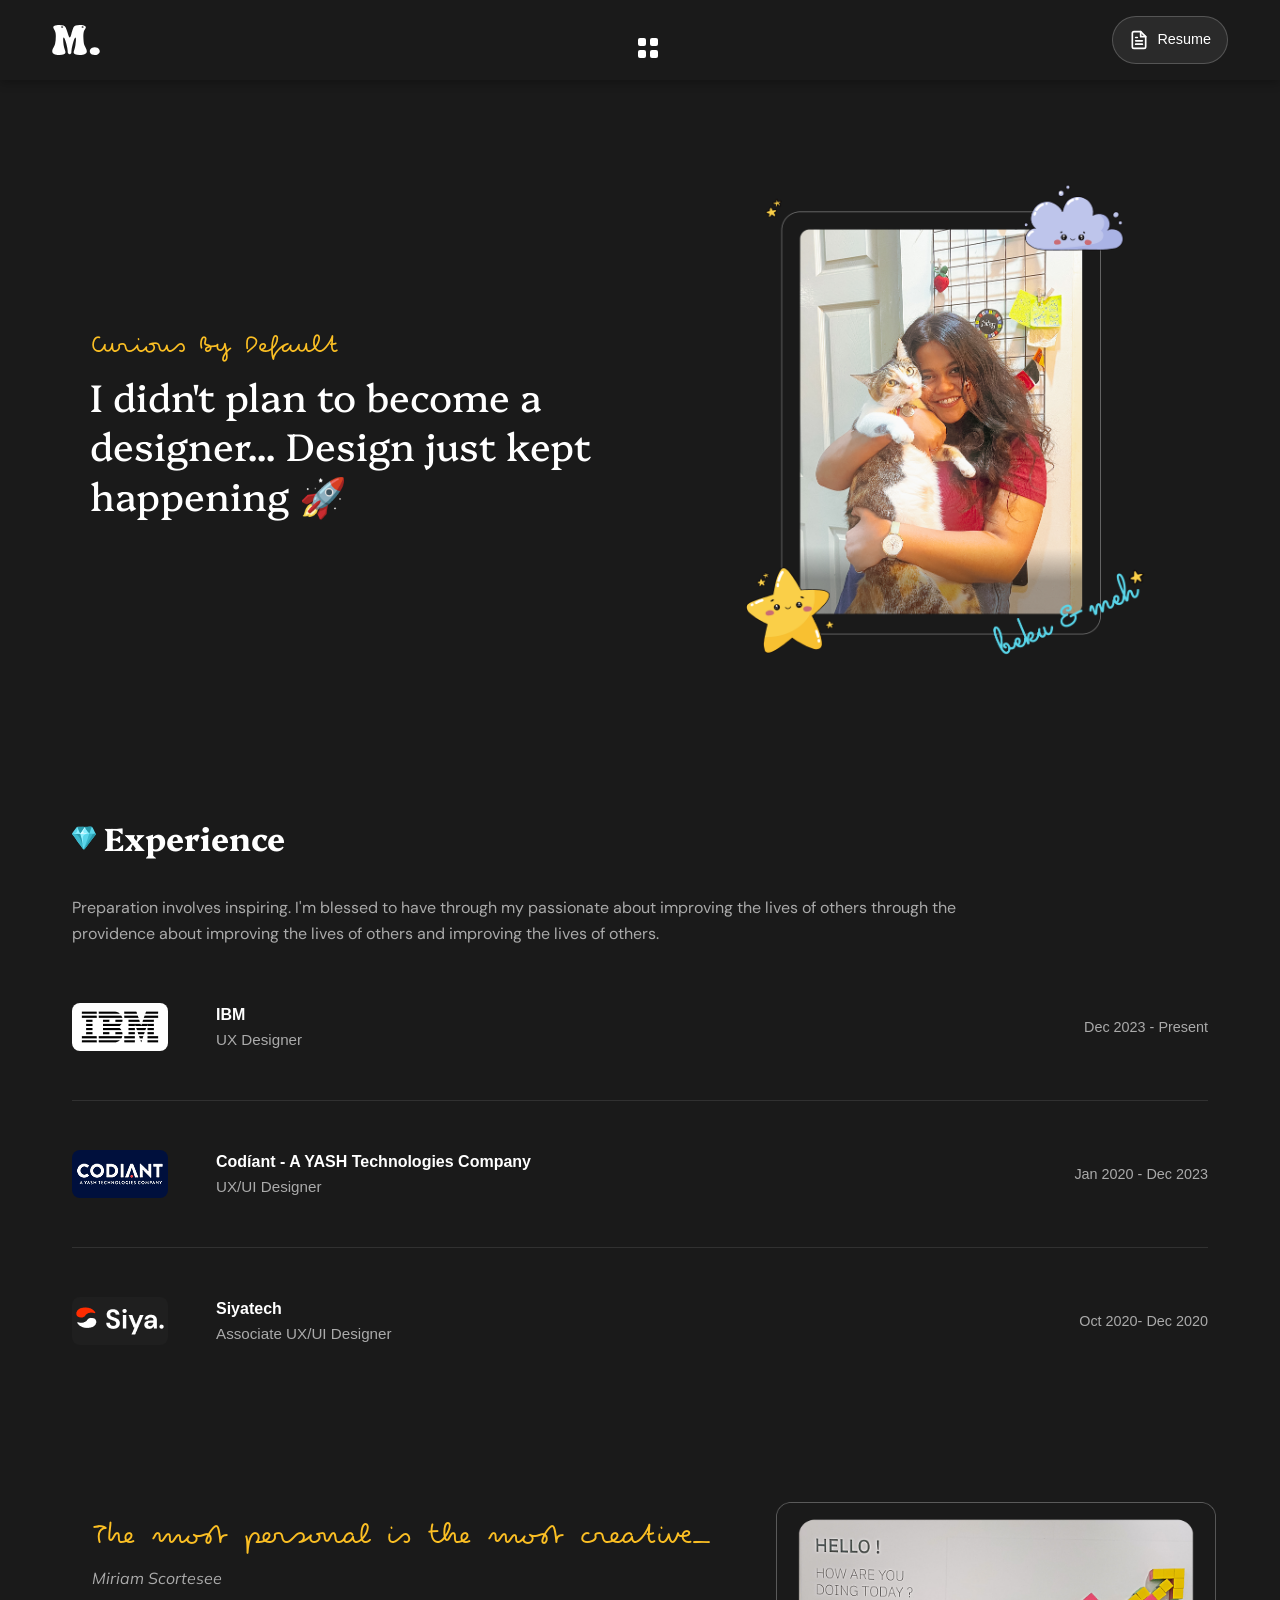
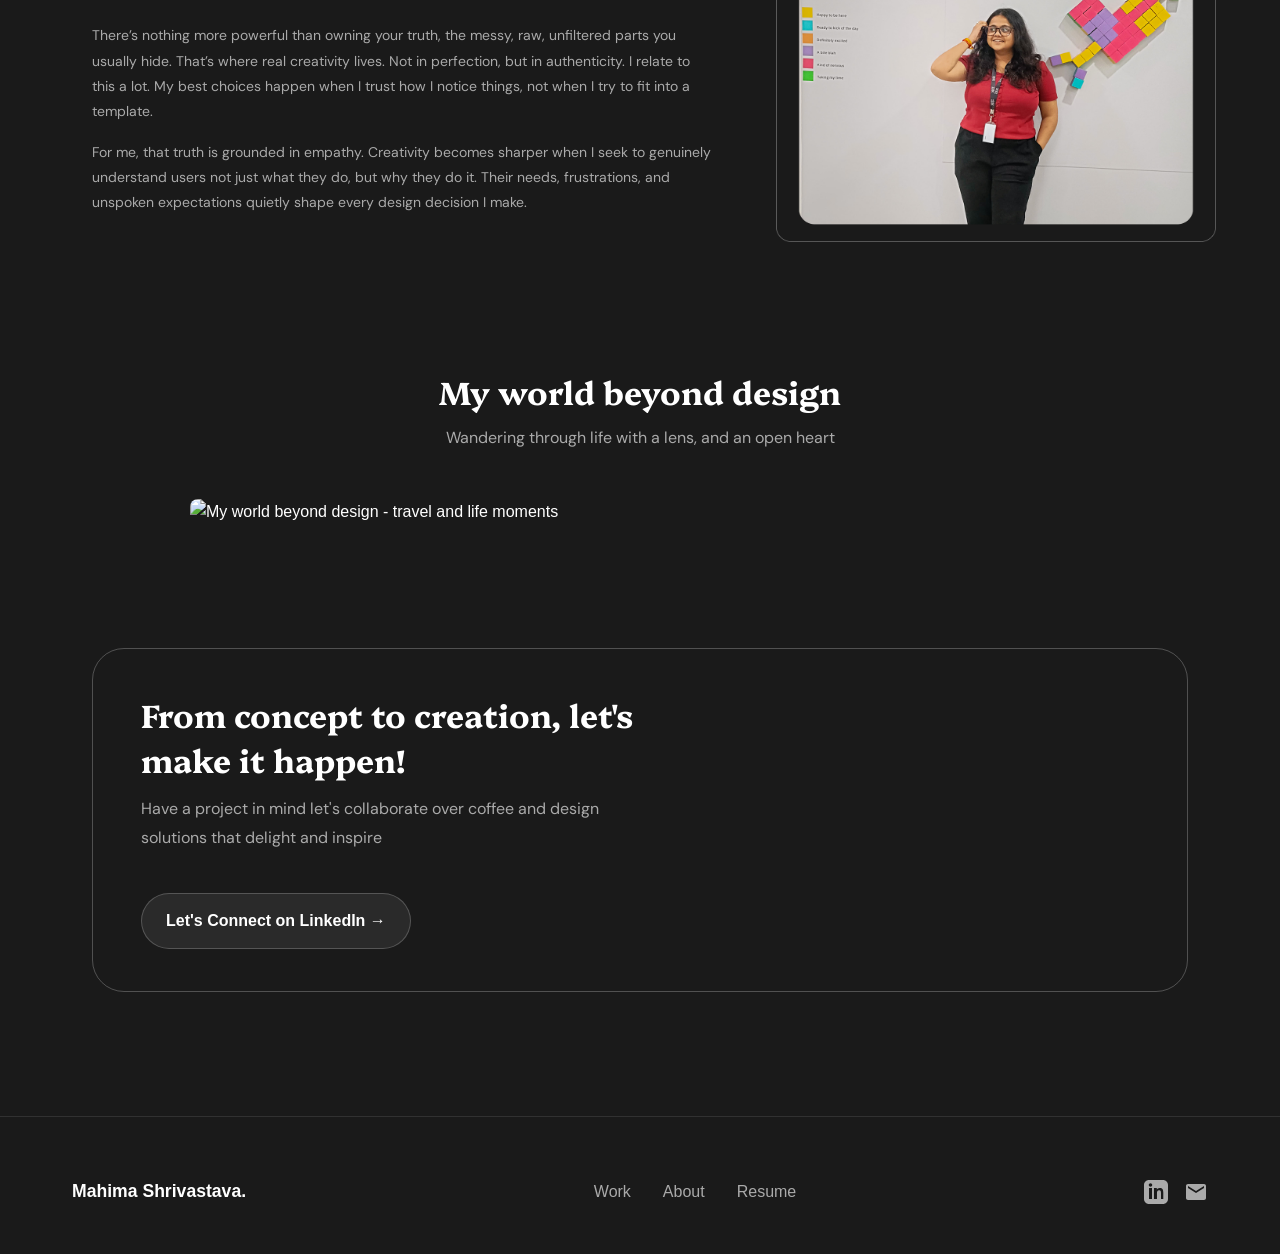
==== about.html @ 38858ecc "Portfolio: home, work, about, case studies, password-protected iNI Co-authored-by: Cursor <cursorage" ====
<!DOCTYPE html>
<html lang="en">
<head>
    <meta charset="UTF-8">
    <meta name="viewport" content="width=device-width, initial-scale=1.0">
    <meta name="description" content="About Mahima Shrivastava - UX Designer. Curious by default.">
    <title>About - Mahima Shrivastava</title>
    <link rel="preconnect" href="https://fonts.googleapis.com">
    <link rel="preconnect" href="https://fonts.gstatic.com" crossorigin>
    <link href="https://fonts.googleapis.com/css2?family=DM+Sans:ital,opsz,wght@0,9..40,100..1000;1,9..40,100..1000&family=Platypi:ital,wght@0,300..800;1,300..800&display=swap" rel="stylesheet">
    <link rel="stylesheet" href="styles.css">
    <script src="https://unpkg.com/@lottiefiles/dotlottie-wc@0.8.11/dist/dotlottie-wc.js" type="module"></script>
</head>
<body class="page-about">
    <!-- Header Navigation (same as index) -->
    <header class="header">
        <div class="container">
            <div class="header-content">
                <a href="index.html" class="logo">
                    <img src="assets/logo.svg" alt="Mahima Shrivastava" class="logo-img">
                </a>
                <button class="grid-icon" aria-label="Menu">
                    <span></span>
                    <span></span>
                    <span></span>
                    <span></span>
                </button>
                <a href="index.html#resume" class="chat-btn">
                    <span class="resume-icon" aria-hidden="true">
                        <svg width="20" height="20" viewBox="0 0 24 24" fill="none" stroke="currentColor" stroke-width="2" stroke-linecap="round" stroke-linejoin="round"><path d="M14 2H6a2 2 0 0 0-2 2v16a2 2 0 0 0 2 2h12a2 2 0 0 0 2-2V8z"/><polyline points="14 2 14 8 20 8"/><line x1="16" y1="13" x2="8" y2="13"/><line x1="16" y1="17" x2="8" y2="17"/><polyline points="10 9 9 9 8 9"/></svg>
                    </span>
                    Resume
                </a>
            </div>
        </div>
    </header>

    <!-- Navigation overlay (opens on grid icon click) -->
    <nav class="nav-overlay" id="nav-overlay" aria-hidden="true">
        <button class="nav-overlay-close" id="nav-overlay-close" aria-label="Close menu" type="button">
            <span class="nav-overlay-close-icon" aria-hidden="true">×</span>
        </button>
        <div class="nav-overlay-inner">
            <a href="index.html" class="nav-overlay-link">Home</a>
            <a href="work.html" class="nav-overlay-link">Work</a>
            <a href="about.html" class="nav-overlay-link">About</a>
            <a href="index.html#resume" class="nav-overlay-link">Resume</a>
        </div>
    </nav>

    <!-- Hero / Introduction -->
    <section class="about-hero">
        <div class="container">
            <div class="about-hero__grid">
                <div class="about-hero__text">
                    <p class="about-hero__eyebrow">Curious By Default</p>
                    <h1 class="about-hero__title">I didn't plan to become a designer... Design just kept happening 🚀</h1>
                </div>
                <div class="about-hero__media">
                    <div class="about-hero__frame">
                        <img src="assets/about-hero.png" alt="Mahima with her cat" class="about-hero__img">
                    </div>
                </div>
            </div>
        </div>
    </section>

    <!-- Experience -->
    <section class="about-experience">
        <div class="container">
            <h2 class="about-section-title">
                <img src="assets/icon-blue.svg" alt="" class="about-section-title__icon" aria-hidden="true">
                Experience
            </h2>
            <p class="about-experience__intro">Preparation involves inspiring. I'm blessed to have through my passionate about improving the lives of others through the providence about improving the lives of others and improving the lives of others.</p>
            <ul class="about-experience-list">
                <li class="about-experience-item">
                    <div class="about-experience-item__logo">
                        <img src="assets/ibm-logo.png" alt="IBM" class="about-experience-item__logo-img">
                    </div>
                    <div class="about-experience-item__info">
                        <span class="about-experience-item__company">IBM</span>
                        <span class="about-experience-item__role">UX Designer</span>
                    </div>
                    <span class="about-experience-item__dates">Dec 2023 - Present</span>
                </li>
                <li class="about-experience-item">
                    <div class="about-experience-item__logo">
                        <img src="assets/codiant-logo.png" alt="Codíant" class="about-experience-item__logo-img">
                    </div>
                    <div class="about-experience-item__info">
                        <span class="about-experience-item__company">Codíant - A YASH Technologies Company</span>
                        <span class="about-experience-item__role">UX/UI Designer</span>
                    </div>
                    <span class="about-experience-item__dates">Jan 2020 - Dec 2023</span>
                </li>
                <li class="about-experience-item">
                    <div class="about-experience-item__logo">
                        <img src="assets/siya-logo.png" alt="Siya." class="about-experience-item__logo-img">
                    </div>
                    <div class="about-experience-item__info">
                        <span class="about-experience-item__company">Siyatech</span>
                        <span class="about-experience-item__role">Associate UX/UI Designer</span>
                    </div>
                    <span class="about-experience-item__dates">Oct 2020- Dec 2020</span>
                </li>
            </ul>
        </div>
    </section>

    <!-- Quote section -->
    <section class="about-quote">
        <div class="container">
            <div class="about-quote__grid">
                <div class="about-quote__text">
                    <p class="about-quote__line">The most personal is the most creative_ </p>
                    <p class="about-quote__author">Miriam Scortesee</p>
                    <p class="about-quote__body"> There’s nothing more powerful than owning your truth, the messy, raw, unfiltered parts you usually hide. That’s where real creativity lives. Not in perfection, but in authenticity. I relate to this a lot. My best choices happen when I trust how I notice things, not when I try to fit into a template. </p>
                    <p class="about-quote__body"> For me, that truth is grounded in empathy. Creativity becomes sharper when I seek to genuinely understand users not just what they do, but why they do it. Their needs, frustrations, and unspoken expectations quietly shape every design decision I make.</p>

                </div>
                <div class="about-quote__media">
                    <div class="about-quote__frame">
                        <img src="assets/image2.png" alt="At the whiteboard with HELLO and mood check-in" class="about-quote__frame-img">
                    </div>
                </div>
            </div>
        </div>
    </section>

    <!-- Gallery -->
    <section class="about-gallery">
        <div class="container">
            <h2 class="about-gallery__title">My world beyond design</h2>
            <p class="about-gallery__subtitle">Wandering through life with a lens, and an open heart</p>
            <div class="about-gallery__grid">
                <img src="assets/image 3.png" alt="My world beyond design - travel and life moments" class="about-gallery__img">
            </div>
        </div>
    </section>

    <!-- Contact Section (same as index) -->
    <section class="contact-section" id="contact">
        <div class="container">
            <div class="contact-blob">
                <div class="contact-content">
                    <div class="contact-text">
                        <div class="contact-heading-group">
                            <h2 class="section-title">From concept to creation, let's make it happen!</h2>
                            <p class="section-description">
                                Have a project in mind let's collaborate over coffee and design solutions that delight and inspire
                            </p>
                        </div>
                        <a href="https://www.linkedin.com/in/mahima-shrivastava" class="contact-btn" target="_blank" rel="noopener noreferrer">
                            Let's Connect on LinkedIn →
                        </a>
                    </div>
                    <div class="contact-illustration">
                        <dotlottie-wc src="https://lottie.host/8c5c67eb-3d19-44ff-9a11-0bae1dfd8d57/YlnM7UhB9u.lottie" class="contact-lottie" autoplay loop></dotlottie-wc>
                    </div>
                </div>
            </div>
        </div>
    </section>

    <!-- Footer (same as index) -->
    <footer class="footer">
        <div class="container">
            <div class="footer-content">
                <div class="footer-name">Mahima Shrivastava.</div>
                <nav class="footer-nav">
                    <a href="index.html#work">Work</a>
                    <a href="about.html">About</a>
                    <a href="index.html#resume">Resume</a>
                </nav>
                <div class="footer-social">
                    <a href="https://www.linkedin.com/in/mahima-shrivastava" class="social-icon" target="_blank" rel="noopener noreferrer" aria-label="LinkedIn">
                        <svg width="24" height="24" viewBox="0 0 24 24" fill="none" xmlns="http://www.w3.org/2000/svg">
                            <path d="M19 0H5C2.24 0 0 2.24 0 5v14c0 2.76 2.24 5 5 5h14c2.76 0 5-2.24 5-5V5c0-2.76-2.24-5-5-5zM8 19H5V8h3v11zM6.5 6.73c-.96 0-1.73-.77-1.73-1.73s.77-1.73 1.73-1.73 1.73.77 1.73 1.73-.77 1.73-1.73 1.73zM20 19h-3v-5.6c0-1.34-.02-3.07-1.87-3.07-1.87 0-2.16 1.46-2.16 2.97V19h-3V8h2.84v1.46h.04c.4-.76 1.38-1.56 2.84-1.56 3.04 0 3.6 2 3.6 4.6V19z" fill="currentColor"/>
                        </svg>
                    </a>
                    <a href="mailto:mahima@example.com" class="social-icon" aria-label="Email">
                        <svg width="24" height="24" viewBox="0 0 24 24" fill="none" xmlns="http://www.w3.org/2000/svg">
                            <path d="M20 4H4c-1.1 0-1.99.9-1.99 2L2 18c0 1.1.9 2 2 2h16c1.1 0 2-.9 2-2V6c0-1.1-.9-2-2-2zm0 4l-8 5-8-5V6l8 5 8-5v2z" fill="currentColor"/>
                        </svg>
                    </a>
                </div>
            </div>
        </div>
    </footer>

    <script src="script.js"></script>
</body>
</html>
---- styles.css ----
/* ============================================
   CSS Reset & Base Styles
   ============================================ */

@font-face {
    font-family: 'Pecita';
    src: url('assets/Pecita.otf') format('opentype');
    font-weight: normal;
    font-style: normal;
}

@font-face {
    font-family: 'Mulish';
    src: url('assets/Mulish-Italic.ttf') format('truetype');
    font-weight: normal;
    font-style: italic;
}

* {
    margin: 0;
    padding: 0;
    box-sizing: border-box;
}

:root {
    /* Color Palette - Dark Theme */
    --bg-primary: #1a1a1a;
    --bg-secondary: #2a2a2a;
    --bg-card: #2f2f2f;
    --bg-blob: #ffffff;
    --text-primary: #ffffff;
    --text-secondary: #AAAAAA;
    --text-dark: #1a1a1a;
    --accent-purple: #8236C6;
    --accent-blue: #3b82f6;
    --cta-hover: #8236C6;
    --accent-yellow: #fbbf24;
    --accent-pink: #ec4899;
    --accent-orange: #f97316;
    
    /* Creative outline blobs - organic, asymmetric */
    --blob-bg: transparent;
    --blob-border: 1px solid rgba(255, 255, 255, 0.2);
    --blob-radius: 24px;
    --blob-shadow: none;
    --text-on-blob: #ffffff;
    /* Blob-style organic radii - elliptical corners for soft blob feel */
    --blob-organic-1: 32px 28px 36px 24px / 28px 32px 24px 36px;
    --blob-organic-2: 28px 36px 24px 32px / 36px 24px 30px 28px;
    --blob-organic-3: 36px 24px 30px 28px / 24px 36px 28px 30px;
    --blob-organic-4: 24px 32px 36px 28px / 32px 26px 28px 34px;
    
    /* Typography */
    --font-primary: -apple-system, BlinkMacSystemFont, 'Segoe UI', Roboto, Oxygen, Ubuntu, Cantarell, sans-serif;
    
    /* Spacing */
    --spacing-xs: 0.5rem;
    --spacing-sm: 1rem;
    --spacing-md: 2rem;
    --spacing-lg: 3rem;
    --spacing-xl: 4rem;
    
    /* Transitions */
    --transition-fast: 0.2s ease;
    --transition-normal: 0.3s ease;
    --transition-slow: 0.5s ease;
}

html {
    scroll-behavior: smooth;
}

body {
    font-family: var(--font-primary);
    background-color: var(--bg-primary);
    color: var(--text-primary);
    line-height: 1.6;
    overflow-x: hidden;
    padding-top: 40px;
}

.container {
    max-width: 1200px;
    margin: 0 auto;
    padding: 0 var(--spacing-md);
}

/* ============================================
   Header Styles
   ============================================ */

.header {
    position: fixed;
    top: 0;
    left: 0;
    right: 0;
    background-color: var(--bg-primary);
    z-index: 1000;
    padding: 16px 24px;
    backdrop-filter: blur(10px);
    -webkit-backdrop-filter: blur(10px);
    box-shadow: 0 2px 10px rgba(0, 0, 0, 0.3);
}

.header-content {
    display: flex;
    justify-content: space-between;
    align-items: center;
    position: relative;
    width: 100%;
}

.logo {
    display: flex;
    align-items: center;
    cursor: pointer;
    transition: transform var(--transition-fast);
    flex: 0 0 auto;
    margin-left: -20px;
    text-decoration: none;
    color: inherit;
}

.logo-img {
    width: 48px;
    height: 48px;
    display: block;
    position: relative;
}

.logo:hover {
    transform: scale(1.1);
}

.grid-icon {
    position: absolute;
    left: 50%;
    transform: translateX(-50%);
    display: grid;
    grid-template-columns: repeat(2, 1fr);
    gap: 4px;
    background: none;
    border: none;
    cursor: pointer;
    padding: 18px;
    width: 40px;
    height: 40px;
    transition: transform var(--transition-normal);
}

.grid-icon:hover {
    transform: translateX(-50%);
}

.grid-icon span {
    width: 8px;
    height: 8px;
    background-color: var(--text-primary);
    border-radius: 2px;
    transition: background-color var(--transition-fast);
}

.grid-icon:hover span {
    background-color: #8236C6;
}

/* Navigation overlay (opens on grid icon click) */
.nav-overlay {
    position: fixed;
    inset: 0;
    z-index: 1000;
    background: var(--bg-primary);
    display: flex;
    align-items: center;
    justify-content: center;
    opacity: 0;
    visibility: hidden;
    transition: opacity var(--transition-normal), visibility var(--transition-normal);
}

.nav-overlay.is-open {
    opacity: 1;
    visibility: visible;
}

.nav-overlay-close {
    position: absolute;
    top: var(--spacing-md);
    left: 50%;
    transform: translateX(-50%);
    width: 48px;
    height: 48px;
    display: flex;
    align-items: center;
    justify-content: center;
    background: none;
    border: none;
    color: var(--text-primary);
    cursor: pointer;
    padding: 0;
    transition: color var(--transition-fast), transform var(--transition-fast);
}

.nav-overlay-close:hover {
    color: #8236C6;
}

.nav-overlay-close-icon {
    font-size: 2rem;
    font-weight: 300;
    line-height: 1;
}

.nav-overlay-inner {
    display: flex;
    flex-direction: column;
    align-items: center;
    gap: var(--spacing-lg);
}

.nav-overlay-link {
    font-family: 'Platypi', serif;
    font-size: 64px;
    font-weight: 600;
    letter-spacing: 0.2em;
    color: var(--text-primary);
    text-decoration: none;
    transition: color var(--transition-fast);
}

.nav-overlay-link:hover {
    color: #8236C6;
}

.chat-btn {
    display: flex;
    align-items: center;
    gap: var(--spacing-xs);
    text-decoration: none;
    color: inherit;
    background-color: var(--bg-secondary);
    border: 1px solid rgba(255, 255, 255, 0.2);
    color: var(--text-primary);
    padding: 0 var(--spacing-sm);
    height: 48px;
    border-radius: 50px;
    cursor: pointer;
    font-size: 0.9rem;
    transition: all var(--transition-normal);
    flex: 0 0 auto;
    box-sizing: border-box;
    margin-right: -20px;
}

.chat-btn:hover {
    background-color: var(--cta-hover);
    transform: translateY(-2px);
}

.coffee-icon {
    font-size: 1rem;
}

.resume-icon {
    display: inline-flex;
    align-items: center;
    justify-content: center;
}
.resume-icon svg {
    flex-shrink: 0;
}

/* ============================================
   Hero Section
   ============================================ */

.hero {
    margin-top: 72px;
    padding: var(--spacing-xl) 0;
    min-height: 70vh;
    display: flex;
    align-items: center;
}

.hero .container {
    width: 100%;
    max-width: 100%;
    padding: 0;
}

.hero-content {
    position: relative;
    width: 100%;
}

.hero-blob {
    position: relative;
    width: calc(100% - 100px);
    max-width: none;
    margin: -20px auto 0 auto;
    animation: fadeInUp 0.8s ease;
}

.hero-blob-svg {
    width: 100%;
    min-height: 440px;
    height: auto;
    display: block;
    position: relative;
    object-fit: cover;
    border-radius: 60px;
}

.hero-lottie {
    position: absolute;
    bottom: 0;
    right: 0;
    transform: translate(0, 60px);
    width: 700px;
    height: 700px;
    z-index: 2;
    pointer-events: none;
}

.hero-text {
    position: absolute;
    bottom: 70px;
    left: 0;
    width: 100%;
    height: 100%;
    display: flex;
    flex-direction: column;
    justify-content: center;
    padding: var(--spacing-xl) var(--spacing-lg);
    color: var(--text-dark);
    box-sizing: border-box;
    max-width: 80%;
}

@keyframes fadeInUp {
    from {
        opacity: 0;
        transform: translateY(30px);
    }
    to {
        opacity: 1;
        transform: translateY(0);
    }
}

.hero-greeting {
    font-family: 'Platypi', serif;
    font-size: 50px;
    margin-bottom: 8px;
    font-weight: 500;
    color: #1e1e1e;
    position: relative;
    z-index: 1;
    transform: translateY(-16px);
}

.hero-name {
    font-family: 'Platypi', serif;
    font-size: 50px;
    font-weight: 500;
    margin-bottom: 8px;
    line-height: 0.8;
    color: hsl(0, 0%, 12%);
    position: relative;
    z-index: 1;
    transform: translateY(-17px);
}

.hero-role {
    font-family: 'Platypi', serif;
    font-size: 50px;
    color: #1e1e1e;
    margin-bottom: 0px;
    font-weight: 500;
    opacity: 1;
    position: relative;
    z-index: 1;
    transform: translateY(-16px);
}

.hero-description {
    font-size: 1.1rem;
    line-height: 1.4;
    color: #1e1e1e;
    opacity: 0.9;
    position: relative;
    z-index: 1;
}

/* ============================================
   Skills Bar
   ============================================ */

.skills-bar {
    padding: 0;
    background-color: var(--bg-secondary);
    overflow: hidden;
    height: 72px;
    position: relative;
}

.skills-bar .container {
    padding: 0;
    max-width: 100%;
    height: 72px;
    overflow: hidden;
}

.skills-content {
    display: flex;
    gap: 40px;
    align-items: center;
    flex-wrap: nowrap;
    min-width: fit-content;
    height: 72px;
    animation: scroll-skills 30s linear infinite;
    will-change: transform;
}

@keyframes scroll-skills {
    0% {
        transform: translateX(0);
    }
    100% {
        transform: translateX(-50%);
    }
}

.skills-content:hover {
    animation-play-state: paused;
}

.skill-item {
    display: flex;
    align-items: center;
    gap: 32px;
    white-space: nowrap;
    font-size: 0.95rem;
    color: var(--text-secondary);
    transition: color var(--transition-fast);
    flex-shrink: 0;
}

.skill-item:hover {
    color: var(--text-primary);
}

.skill-icon {
    width: 24px;
    height: 24px;
    display: block;
    flex-shrink: 0;
}

/* ============================================
   Impact Section
   ============================================ */

.impact-section {
    padding: 0 0 var(--spacing-xl) 0;
    padding-top: 100px;
}

.impact-content {
    display: grid;
    grid-template-columns: 1fr 1fr;
    gap: 200px;
    align-items: center;
}

.impact-text {
    display: flex;
    flex-direction: column;
    max-width: 470px;
    padding-left: 0px;
    gap: 0;
}

.section-title {
    font-family: 'Platypi';
    font-size: 2.5rem;
    font-weight: bold;
    max-width: 870px;
    line-height: 1.4
;
    margin-bottom: 0;
}

.section-description {
    font-family: 'DM Sans';
    font-size: 1rem;
    line-height: 1.8;
    max-width: 1000px;
    font-weight: ExtraLight 200;
    color: var(--text-secondary);
    margin-top: var(--spacing-md);
    margin-bottom: 0;
}

.metrics {
    display: flex;
    gap: 32px;
    margin-top: var(--spacing-lg);
    align-items: baseline;
}

.metric-item {
    display: flex;
    flex-direction: column;
    align-items: flex-start;
}

.metric-number {
    font-size: 2.4rem;
    font-weight: bold;
    color: var(--accent-white);
    line-height: 1;
}

.metric-label {
    font-size: 1rem;
    color: var(--text-secondary);
    margin-top: var(--spacing-xs);
    line-height: 1.4;
    font-family: 'DM Sans';
    font-weight: ExtraLight;
    
}

.impact-illustration {
    position: relative;
    height: 300px;
    display: flex;
    align-items: center;
    justify-content: flex-end;
}

.impact-image {
    width: 490px;
    height: 490px;
    object-fit: contain;
    object-position: right center;
    border-radius: 20px;
}

/* ============================================
   Design Thinking & Projects Section
   ============================================ */

.projects-section {
    padding: 60px;
}

/* Card links: no default link styling */
.projects-section .case-study-card,
.projects-section .pulled-project-card,
.projects-section .all-projects-card {
    text-decoration: none;
    color: inherit;
}

.section-intro {
    text-align: left;
    margin-bottom: 32px;
    max-width: 640px;
    margin-left: 0px;
    margin-right: auto;
}

.section-intro .section-title {
    margin-bottom: 14px;
}

.section-intro .section-description {
    margin-top: 0;
}

.projects-layout {
    display: grid;
    grid-template-columns: 1fr;
    grid-template-rows: auto auto;
    gap: 24px;
}

.projects-right {
    display: grid;
    grid-template-columns: 1fr 1fr;
    gap: 24px;
    grid-column: 1;
}

.projects-right .pulled-project-card,
.projects-right .all-projects-row {
    min-height: 120px;
    width: 100%;
}

.projects-right .all-projects-row {
    display: flex;
    width: 100%;
    min-width: 0;
}

.projects-right .all-projects-card {
    width: 100%;
    min-width: 0;
    flex: 1;
}

/* Three project cards in a row - no outer blob */
.case-studies {
    display: grid;
    grid-template-columns: repeat(3, 1fr);
    gap: 24px;
}

.case-study-card {
    display: flex;
    flex-direction: column;
    gap: 24px;
    background: var(--blob-bg);
    border: var(--blob-border);
    box-shadow: var(--blob-shadow);
    padding: 16px;
    cursor: pointer;
    transition: transform 0.45s cubic-bezier(0.34, 1.56, 0.64, 1),
                box-shadow 0.4s ease,
                border-color 0.3s ease;
    position: relative;
    overflow: hidden;
    container-type: inline-size;
}

/* Creative organic blob shapes - each card unique curve, same blue accent as 2nd blob */
.case-study-card:nth-child(1) {
    border-radius: var(--blob-organic-1);
    border-color: rgba(255, 255, 255, 0.2);
    box-shadow: 0 0 0 1px rgba(59, 130, 246, 0.18),
                inset 0 1px 0 rgba(255, 255, 255, 0.04);
}

.case-study-card:nth-child(2) {
    border-radius: var(--blob-organic-2);
    border-color: rgba(255, 255, 255, 0.2);
    box-shadow: 0 0 0 1px rgba(59, 130, 246, 0.18),
                inset 0 1px 0 rgba(255, 255, 255, 0.04);
}

.case-study-card:nth-child(3) {
    border-radius: var(--blob-organic-3);
    border-color: rgba(255, 255, 255, 0.2);
    box-shadow: 0 0 0 1px rgba(59, 130, 246, 0.18),
                inset 0 1px 0 rgba(255, 255, 255, 0.04);
}

.case-study-card:hover {
    transform: translateY(-6px) scale(1.02) rotate(-0.5deg);
    border-color: rgba(255, 255, 255, 0.35);
}

.case-study-card:nth-child(1):hover,
.case-study-card:nth-child(2):hover,
.case-study-card:nth-child(3):hover {
    box-shadow: 0 12px 40px rgba(0, 0, 0, 0.25),
                0 0 0 1px rgba(255, 255, 255, 0.2),
                0 0 60px rgba(59, 130, 246, 0.18),
                inset 0 1px 0 rgba(255, 255, 255, 0.06);
}

/* Image placeholder: square ratio so image fits fully; adjust if your image is wider */
.case-study-image {
    width: 100%;
    aspect-ratio: 1 / 1;
    min-height: 100cqw;
    flex-shrink: 0;
    overflow: hidden;
    padding: 0;
    box-sizing: border-box;
}

.case-study-card:nth-child(1) .case-study-image { border-radius: 20px 18px 22px 16px / 18px 20px 16px 22px; }
.case-study-card:nth-child(2) .case-study-image { border-radius: 18px 22px 16px 20px / 22px 16px 20px 18px; }
.case-study-card:nth-child(3) .case-study-image { border-radius: 22px 16px 20px 18px / 16px 22px 18px 20px; }

.image-placeholder {
    width: 100%;
    height: 100%;
    border-radius: inherit;
    display: flex;
    align-items: center;
    justify-content: center;
    background: linear-gradient(135deg, var(--accent-blue), var(--accent-purple));
    position: relative;
    overflow: hidden;
}

.case-study-placeholder-img {
    width: 100%;
    height: 100%;
    object-fit: contain;
    object-position: center;
    border-radius: inherit;
    position: relative;
    z-index: 1;
    display: block;
}

.ibm-network {
    background: #DFDDDE;
}

.ibm-watsonx {
    background: #DFDDDE;
}

.ibm-mro {
    background: #DFDDDE;
}

.logo-text {
    font-size: 0.7rem;
    font-weight: bold;
    color: white;
    z-index: 1;
}

/* Text and arrow in one row: arrow aligned with top text; right edge aligned with image right */
.case-study-text-row {
    display: flex;
    align-items: flex-start;
    justify-content: space-between;
    gap: 16px;
    padding-right: 0;
}

.case-study-content {
    flex: 1;
    display: flex;
    flex-direction: column;
    gap: 4px;
}

.case-study-label {
    font-size: 0.75rem;
    color: var(--accent-yellow);
}

.case-study-title {
    font-size: 1rem;
    font-weight: 600;
    color: var(--text-on-blob);
}

.case-study-tag {
    font-size: 0.85rem;
    color: var(--text-on-blob);
    opacity: 0.8;
}

/* Pull arrow left so its right edge aligns with placeholder image right boundary */
.case-study-arrow {
    flex-shrink: 0;
    margin-right: 3px;
}

.pulled-project-card {
    background: var(--blob-bg);
    border: 1px solid rgba(255, 255, 255, 0.22);
    padding: 18px;
    border-radius: var(--blob-organic-4);
    display: flex;
    flex-direction: column;
    position: relative;
    color: var(--text-on-blob);
    transition: transform 0.45s cubic-bezier(0.34, 1.56, 0.64, 1)
                border-color 0.3s ease;
    overflow: hidden;
}

/* Placeholder aligned with heading, stretches through subheading; text column has consistent spacing */
.pulled-body {
    display: flex;
    align-items: stretch;
    gap: 16px;
    position: relative;
    z-index: 1;
}

.pulled-placeholder {
    width: 180px;
    min-height: 180px;
    flex-shrink: 0;
    border-radius: 12px;
    background: transparent;
    overflow: hidden;
    position: relative;
}

.pulled-placeholder-img {
    width: 100%;
    height: 100%;
    object-fit: cover;
    border-radius: inherit;
    display: block;
}

.all-projects-card {
    cursor: pointer;
}

.all-projects-placeholder {
    height: 180px;
    min-height: 180px;
    width: 100%;
    background: var(--bg-secondary);
    border: 1px solid rgba(255, 255, 255, 0.2);
    border-radius: inherit;
}

.pulled-text-col {
    display: flex;
    flex-direction: column;
    justify-content: flex-start;
    gap: 12px;
    flex: 1;
    min-width: 0;
    position: relative;
}

.pulled-arrow-wrap {
    margin-top: auto;
    align-self: flex-end;
}

.pulled-project-card:hover {
    transform: translateY(-5px) scale(1.01) rotate(0.5deg);
    border-color: rgba(255, 255, 255, 0.32);
    box-shadow: 0 12px 36px rgba(0, 0, 0, 0.22),
                0 0 0 1px rgba(255, 255, 255, 0.2),
                0 0 55px rgba(59, 130, 246, 0.18),
                inset 0 1px 0 rgba(255, 255, 255, 0.06);
}

.pulled-project-card .section-title,
.pulled-project-card .section-description {
    color: var(--text-on-blob);
    position: relative;
    z-index: 1;
}

.pulled-project-card .section-title {
    font-size: 24px;
    font-weight:400;
    letter-spacing: 0rem;
}

/* PULLED subheading: same style as other blob subheadings (case-study-tag) */
.pulled-project-card .section-description {
    font-family: 'DM Sans', sans-serif;
    font-size: 0.85rem;
    opacity: 0.8;
    line-height: 1.5;
    margin: 0;
}

.pulled-header {
    display: flex;
    justify-content: flex-start;
    align-items: center;
}

.arrow-circle {
    width: 40px;
    height: 40px;
    border-radius: 50%;
    background: transparent;
    border: 1px solid rgba(255, 255, 255, 0.3);
    color: var(--text-on-blob);
    display: flex;
    align-items: center;
    justify-content: center;
    cursor: pointer;
    transition: all 0.35s cubic-bezier(0.34, 1.56, 0.64, 1);
}

.arrow-circle:hover {
    background: var(--cta-hover);
    color: #fff;
    transform: rotate(45deg) scale(1.08);
    box-shadow: 0 0 20px rgba(130, 54, 198, 0.4);
}

/* Bento grid for PULLED images */
.pulled-images {
    display: grid;
    grid-template-columns: repeat(2, 1fr);
    grid-auto-rows: 80px;
    gap: 12px;
    margin-top: var(--spacing-sm);
}


/* All Projects card – same style as PULLED card */
.all-projects-row {
    display: flex;
}

/* ============================================
   Contact Section
   ============================================ */

.contact-section {
    padding: 60px;
}

.contact-blob {
    background: var(--blob-bg);
    border: 1px solid rgba(255, 255, 255, 0.24);
    border-radius: 32px;
    padding-left: 48px;
}

.contact-content {
    display: grid;
    grid-template-columns: 1fr 1fr;
    gap: 0px;
    align-items: center;
}

.contact-text {
    display: flex;
    flex-direction: column;
    gap: 20px;
}

.contact-heading-group {
    display: flex;
    flex-direction: column;
    gap: 14px;
}

.contact-blob .section-title {
    margin: 0;
    padding: 0;
    font-size: 32px;
}

.contact-blob .section-description {
    margin: 0;
    padding: 0;
    font-size: 16px;
}

.contact-btn {
    display: inline-flex;
    align-items: center;
    color: var(--text-primary);
    background-color: var(--bg-secondary);
    border: 1px solid rgba(255, 255, 255, 0.2);
    border-radius: 50px;
    padding: 24px;
    height: 56px;
    box-sizing: border-box;
    text-decoration: none;
    font-weight: 600;
    transition: all var(--transition-normal);
    width: fit-content;
    margin-top: 20px;
    
}

.contact-btn:hover {
    background-color: var(--cta-hover);
    transform: translateY(-2px);
}

.contact-illustration {
    position: relative;
    height: 342px;
    min-height: 342px;
    display: flex;
    align-items: center;
    justify-content: center;
}

.contact-lottie {
    width: 360px;
    height: 360px;
    margin-left: 148px;
}


/* ============================================
   Footer
   ============================================ */

.footer {
    padding: 60px 0 var(--spacing-lg) 0;
    border-top: 1px solid rgba(255, 255, 255, 0.1);
    margin-top: var(--spacing-xl);
}

.footer-content {
    display: flex;
    justify-content: space-between;
    align-items: center;
}

.footer-name {
    font-size: 1.1rem;
    font-weight: 600;
}

.footer-nav {
    display: flex;
    gap: var(--spacing-md);
}

.footer-nav a {
    color: var(--text-secondary);
    text-decoration: none;
    transition: color var(--transition-fast);
}

.footer-nav a:hover {
    color: var(--text-primary);
}

.footer-social {
    display: flex;
    gap: var(--spacing-sm);
}

.social-icon {
    color: var(--text-secondary);
    transition: all var(--transition-fast);
    display: flex;
    align-items: center;
    justify-content: center;
}

.social-icon:hover {
    color: var(--cta-hover);
    transform: scale(1.1);
}

/* ============================================
   Responsive Design
   ============================================ */

@media (max-width: 968px) {
    .hero {
        margin-top: 72px;
        padding: var(--spacing-lg) 0;
        min-height: 60vh;
    }
    
    .hero-blob {
        width: calc(100% - 60px);
        margin: -20px 30px 0 30px;
    }
    
    .hero-blob-svg {
        min-height: 450px;
        border-radius: 50px;
    }
    
    .hero-lottie {
        width: 400px;
        height: 400px;
        bottom: 0;
        right: 0;
        transform: translate(0, 50px);
    }
    
    .hero-text {
        padding: var(--spacing-lg) var(--spacing-md);
        max-width: 70%;
        bottom: 50px;
    }
    
    .hero-greeting,
    .hero-name,
    .hero-role {
        font-size: 40px;
    }
    
    .hero-description {
        font-size: 1rem;
    }
    
    .impact-section {
        padding-top: 60px;
    }
    
    .impact-content {
        grid-template-columns: 1fr;
        gap: var(--spacing-xl);
    }
    
    .impact-text {
        max-width: 100%;
        padding-left: 0;
        padding: 0 var(--spacing-md);
    }
    
    .impact-illustration {
        justify-content: center;
    }
    
    .contact-content {
        grid-template-columns: 1fr;
        gap: var(--spacing-md);
    }
    
    .projects-layout {
        grid-template-columns: 1fr;
    }
    
    .case-studies {
        grid-template-columns: 1fr;
    }
    
    .metrics {
        flex-wrap: wrap;
        gap: var(--spacing-md);
    }
    
    .section-title {
        font-size: 2rem;
    }
}

@media (max-width: 768px) {
    .container {
        padding: 0 var(--spacing-sm);
    }
    
    .projects-right {
        grid-template-columns: 1fr;
    }
    
    .header {
        background-color: var(--bg-primary);
        backdrop-filter: blur(20px);
        -webkit-backdrop-filter: blur(20px);
        box-shadow: 0 2px 10px rgba(0, 0, 0, 0.3);
    }
    
    .header-content {
        flex-wrap: wrap;
        gap: var(--spacing-xs);
        position: relative;
    }
    
    .logo-img {
        width: 40px;
        height: 40px;
    }
    
    .grid-icon {
        position: absolute;
        left: 50%;
        transform: translateX(-50%);
    }
    
    .chat-btn {
        font-size: 0.8rem;
        padding: 0 var(--spacing-xs);
        height: 56px;
        border-radius: 50px;
    }
    
    .hero {
        margin-top: 72px;
        padding: var(--spacing-md) 0;
        min-height: 50vh;
    }
    
    .hero-blob {
        width: calc(100% - 40px);
        margin: -20px 20px 0 20px;
    }
    
    .hero-blob-svg {
        min-height: 400px;
        border-radius: 40px;
    }
    
    .hero-lottie {
        width: 250px;
        height: 250px;
        bottom: 0;
        right: 0;
        transform: translate(0, 40px);
    }
    
    .hero-text {
        padding: var(--spacing-md) var(--spacing-sm);
        max-width: 75%;
        bottom: 40px;
    }
    
    .hero-greeting,
    .hero-name,
    .hero-role {
        font-size: 28px;
        transform: translateY(-12px);
    }
    
    .hero-description {
        font-size: 0.95rem;
        line-height: 1.5;
    }
    
    .section-title {
        font-size: 1.5rem;
    }
    
    .metric-number {
        font-size: 2rem;
    }
    
    .footer-content {
        flex-direction: column;
        gap: var(--spacing-sm);
        text-align: center;
    }
    
    .footer-nav {
        flex-direction: column;
        gap: var(--spacing-xs);
    }
    
    .skills-content {
        gap: 40px;
        animation-duration: 25s;
    }
    
    .skills-bar {
        height: 72px;
    }
    
    .skills-bar .container {
        height: 72px;
    }
    
    .skill-item {
        font-size: 0.85rem;
    }
}

@media (max-width: 480px) {
    .hero {
        margin-top: 80px;
        padding: var(--spacing-sm) 0;
        min-height: auto;
    }
    
    .hero .container {
        padding: 0;
    }
    
    .logo-img {
        width: 36px;
        height: 36px;
    }
    
    .grid-icon {
        width: 28px;
        height: 28px;
    }
    
    .chat-btn {
        font-size: 0.75rem;
        padding: 0 12px;
        height: 56px;
    }
    
    .hero-blob {
        width: calc(100% - 32px);
        margin: -10px 16px 0 16px;
    }
    
    .hero-blob-svg {
        min-height: 350px;
        border-radius: 30px;
    }
    
    .hero-lottie {
        width: 180px;
        height: 180px;
        bottom: 0;
        right: 0;
        transform: translate(0, 30px);
    }
    
    .hero-text {
        padding: var(--spacing-sm) var(--spacing-xs);
        max-width: 80%;
        bottom: 30px;
    }
    
    .hero-greeting {
        font-size: 24px;
        margin-bottom: 4px;
        transform: translateY(-8px);
    }
    
    .hero-name {
        font-size: 24px;
        margin-bottom: 4px;
        line-height: 1.1;
        transform: translateY(-8px);
    }
    
    .hero-role {
        font-size: 20px;
        margin-bottom: 12px;
        transform: translateY(-8px);
    }
    
    .hero-description {
        font-size: 0.85rem;
        line-height: 1.4;
    }
    
    .impact-section {
        padding-top: 30px;
    }
    
    .impact-text {
        padding: 0 var(--spacing-sm);
    }
    
    .section-title {
        font-size: 1.8rem;
    }
    
    .section-description {
        font-size: 1rem;
    }
    
    .metrics {
        flex-direction: column;
        gap: var(--spacing-md);
        align-items: flex-start;
    }
    
    .metric-number {
        font-size: 2.5rem;
    }
    
    .case-study-card {
        flex-direction: column;
        align-items: stretch;
    }
    
    .case-study-image {
        width: 100%;
        aspect-ratio: 4/3;
    }
    
    .case-studies {
        grid-template-columns: 1fr;
    }
}

/* ============================================
   About Me Page
   ============================================ */

.page-about .header + * {
    padding-top: 80px;
}

/* Hero */
.about-hero {
    padding: var(--spacing-xl) 0;
    margin-top: 40px;
}
.about-hero__grid {
    display: grid;
    grid-template-columns: 1fr 1fr;
    gap: var(--spacing-xl);
    align-items: center;
    max-width: 1100px;
    margin: 0 auto;
    min-height: 60vh;
    padding-top: 18px;
}

.about-hero__text {
    display: flex;
    flex-direction: column;
    justify-content: center;
}

.about-hero__media {
    display: flex;
    justify-content: center;
    align-items: center;
    margin-left: 30px;
}

.about-hero__eyebrow {
    font-family: 'Pecita', serif;
    color: var(--accent-yellow);
    font-size: clamp(1.25rem, 2.5vw, 1.75rem);
    margin-bottom: 0px;
}
.about-hero__title {
    font-family: 'Platypi', serif;
    font-size: clamp(1.75rem, 3vw, 2.5rem);
    font-weight: 400;
    color: var(--text-primary);
    line-height: 1.3;
    max-width: 520px;
}

.about-hero__frame {
    width: 100%;
    max-width: 400px;
    aspect-ratio: 4/5;
    overflow: hidden;
}

.about-hero__img {
    width: 100%;
    height: 100%;
    object-fit: contain;
    display: block;
}

/* Experience */
.about-experience {
    padding: var(--spacing-xl) 0 var(--spacing-lg) 0;
}
.about-section-title {
    display: flex;
    align-items: center;
    gap: var(--spacing-xs);
    font-family: 'Platypi';
    font-size: clamp(1.5rem, 2.5vw, 2rem);
    color: var(--text-primary);
    margin-bottom: var(--spacing-md);
}
.about-section-title__icon {
    width: 24px;
    height: 24px;
    display: block;
}
.about-experience__intro {
    color: var(--text-secondary);
    font-family: 'DM Sans';
    font-size: 1rem;
    line-height: 1.6;
    max-width: 900px;
    margin-bottom: 8px;
}
.about-experience-list {
    list-style: none;
    display: flex;
    flex-direction: column;
    gap: 0px;
}
.about-experience-item {
    display: grid;
    grid-template-columns: 96px 1fr auto;
    align-items: center;
    gap: var(--spacing-lg);
    padding: var(--spacing-lg) 0;
    border-bottom: 1px solid rgba(255, 255, 255, 0.1);
}
.about-experience-item:last-child {
    border-bottom: none;
}
.about-experience-item__logo {
    width: 96px;
    height: 48px;
    min-width: 48px;
    border-radius: 8px;
    display: flex;
    align-items: center;
    justify-content: center;
    overflow: hidden;
}

.about-experience-item__logo-img {
    width: 100%;
    height: 100%;
    object-fit: contain;
    display: block;
}
.about-experience-item__info {
    display: flex;
    flex-direction: column;
    gap: 0px;
}
.about-experience-item__company {
    font-weight: 600;
    color: var(--text-primary);
}
.about-experience-item__role {
    font-size: 0.95rem;
    color: var(--text-secondary);
}
.about-experience-item__dates {
    color: var(--text-secondary);
    font-size: 0.9rem;
}

/* Quote section */
.about-quote {
    padding: 60px;
}
.about-quote__grid {
    display: grid;
    grid-template-columns: 1fr 1fr;
    gap: var(--spacing-xl);
    align-items: center;
    max-width: 1100px;
    margin: 0 auto;
}

.about-quote__text {
    display: flex;
    flex-direction: column;
    justify-content: center;
}

.about-quote__line {
    font-family: 'Pecita', serif;
    font-size: 32px;
    color: var(--accent-yellow);
    margin-bottom: 2px;
}
.about-quote__author {
    font-family: 'Mulish', sans-serif;
    font-style: italic;
    font-size: 1rem;
    color: var(--text-secondary);
    margin-bottom: var(--spacing-md);
}
.about-quote__body {
    color: var(--text-secondary);
    font-family: 'DM Sans', sans-serif;
    font-size: 14px;
    width:620px;
    line-height: 1.8;
    margin-bottom: var(--spacing-sm);
}

.about-quote__frame {
    width: 100%;
    max-width: 560px;
    margin-left: auto;
    display: block;
}

.about-quote__frame-img {
    width: 440px;
    height: 340px;
    display: block;
    vertical-align: top;
}

/* Gallery */
.about-gallery {
    padding: var(--spacing-xl) 0;
}
.about-gallery__title {
    font-family:Platypi;
    font-size: clamp(1.5rem, 2.5vw, 2rem);
    color: var(--text-primary);
    text-align: center;
    margin-bottom: var(--spacing-xs);
}
.about-gallery__subtitle {
    font-family:DM Sans;
    color: var(--text-secondary);
    text-align: center;
    font-size: 1rem;
    margin-bottom: var(--spacing-lg);
}
.about-gallery__grid {
    max-width: 900px;
    margin: 0 auto;
    display: flex;
    justify-content: center;
}

.about-gallery__img {
    width: 100%;
    max-width: 100%;
    height: auto;
    display: block;
    border-radius: 8px;
}

/* CTA */
.about-cta {
    padding: var(--spacing-xl) 0;
}
.about-cta__blob {
    display: grid;
    grid-template-columns: 1fr auto;
    gap: var(--spacing-lg);
    align-items: center;
    padding: var(--spacing-lg);
    border: 1px solid rgba(255, 255, 255, 0.2);
    border-radius: 16px;
    max-width: 1100px;
    margin: 0 auto;
}
.about-cta__title {
    font-size: clamp(1.5rem, 2.5vw, 2rem);
    color: var(--text-primary);
    margin-bottom: var(--spacing-xs);
}
.about-cta__desc {
    color: var(--text-secondary);
    font-size: 1rem;
    margin-bottom: var(--spacing-md);
}
.about-cta__illus {
    width: 180px;
    height: 140px;
    border-radius: 12px;
}

/* About page responsive */
@media (max-width: 900px) {
    .about-hero__grid,
    .about-quote__grid {
        grid-template-columns: 1fr;
    }
    .about-hero__media {
        order: -1;
    }
    .about-quote__frame {
        margin-left: 0;
    }
    .about-cta__blob {
        grid-template-columns: 1fr;
    }
    .about-cta__illus {
        margin: 0 auto;
    }
}
@media (max-width: 768px) {
    .about-experience-item {
        grid-template-columns: 48px 1fr;
        gap: var(--spacing-sm);
    }
    .about-experience-item__dates {
        grid-column: 2;
    }
}

/* ============================================
   Work Page
   ============================================ */

.page-work .header + * {
    padding-top: 80px;
}

.work-page-intro {
    padding-top: 120px;
    padding-bottom: 0;
    text-align: center;
}

.work-page-intro .container {
    max-width: 720px;
    margin-left: auto;
    margin-right: auto;
}

.work-page-intro__heading {
    font-family: 'Platypi', serif;
    font-size: clamp(2rem, 4vw, 3rem);
    font-weight: 600;
    color: var(--text-primary);
    margin: 0 0 0.5rem;
}

.work-page-intro__subheading {
    font-size: 1.1rem;
    color: var(--text-secondary);
    line-height: 1.5;
    margin: 0;
}

.work-section {
    padding: var(--spacing-xl) 0;
}

.work-intro {
    text-align: center;
    max-width: 640px;
    margin: 0 auto var(--spacing-lg);
}

.work-title {
    font-size: clamp(2rem, 4vw, 3rem);
    font-weight: 600;
    color: var(--text-primary);
    margin-bottom: var(--spacing-sm);
}

.work-subtitle {
    font-size: 1rem;
    color: var(--text-secondary);
    line-height: 1.5;
    margin: 0;
}

/* Work page: watsonx blob card – exact layout (left light, right dark) */
.work-section {
    padding: 40px 0 0;
}
.work-section:first-of-type {
    padding-top: 80px; /* spacing between work title/subtitle group and first blob */
}

.work-blob-card {
    display: grid;
    grid-template-columns: 30% 1fr;
    gap: 0 24px;
    height: 360px;
    max-height: 360px;
    background: #1E1E1E;
    border: 1px solid #333333;
    border-radius: var(--blob-radius);
    box-shadow: none;
    overflow: hidden;
}

.work-blob-left {
    background: #1E1E1E;
    padding: 0 0 0 17px;
    display: flex;
    align-items: center;
    justify-content: center;
    min-height: 0;
}

.work-blob-visual-title {
    font-size: clamp(1rem, 1.5vw, 1.2rem);
    font-weight: 600;
    color: #1a1a1a;
}

.work-blob-project-title {
    display: block;
}

/* Work images: fit inside blob, centered, same rounded corners */
.work-blob-diagram-img {
    max-width: 100%;
    max-height: 100%;
    width: auto;
    height: auto;
    object-fit: contain;
    object-position: center;
    display: block;
    border-radius: 12px;
}

.work-blob-right {
    background: #1E1E1E;
    padding: 24px;
    display: flex;
    flex-direction: column;
    gap: 16px;
}

.work-blob-tag {
    font-size: 0.9rem;
    color: var(--text-primary);
    margin: 0;
}

.work-blob-heading {
    font-size: clamp(1.1rem, 2vw, 1.35rem);
    font-weight: 600;
    color: #fff;
    line-height: 1.35;
    margin: 0;
}

.work-blob-stats {
    display: flex;
    flex-direction: column;
    gap: 12px;
    flex: 1;
}

.work-blob-stat {
    font-size: 0.95rem;
    color: #E6E6E6;
    line-height: 1.5;
    margin: 0;
}

.work-blob-stat strong {
    color: #fff;
    font-size: 1.05em;
    font-weight: 600; /* semibold for numbers */
}

.work-blob-cta {
    display: inline-flex;
    align-items: center;
    gap: 18px;
    padding: 0 24px;
    height: 56px;
    box-sizing: border-box;
    font-size: 0.95rem;
    font-weight: 600;
    color: var(--text-primary);
    background-color: var(--bg-secondary);
    border: 1px solid #404040;
    border-radius: 50px;
    text-decoration: none;
    width: fit-content;
    transition: all var(--transition-normal);
}

.work-blob-cta:hover {
    background-color: var(--cta-hover);
    transform: translateY(-2px);
}

@media (max-width: 900px) {
    .work-blob-card {
        grid-template-columns: 1fr;
        height: auto;
        min-height: 360px;
    }
    .work-blob-left {
        order: -1;
    }
    .work-blob-diagram-img {
        max-width: 100%;
        max-height: 100%;
        object-fit: contain;
        object-position: center;
        border-radius: 12px;
    }
}

/* More from My Playground section – after work list */
.playground-section {
    padding: 80px 0 100px;
}

.playground-header {
    margin-bottom: 48px;
}

.playground-title {
    font-family: 'Platypi', serif;
    font-size: clamp(1.75rem, 3vw, 2.5rem);
    font-weight: 600;
    color: var(--text-primary);
    margin: 0 0 12px;
}

.playground-subtitle {
    font-size: 1rem;
    color: var(--text-secondary);
    line-height: 1.5;
    margin: 0;
    max-width: 640px;
}

/* Same structure as index .case-studies but 4 columns; keep size (gap, padding from index) */
.playground-section .playground-grid.case-studies {
    grid-template-columns: repeat(4, 1fr);
    gap: 24px;
}

/* Apply index case-study-card structure with work-page solid colors (no transparency) */
.playground-section .case-study-card {
    text-decoration: none;
    background: #1E1E1E;
    border: 1px solid #333333;
    box-shadow: none;
}

.playground-section .case-study-card:nth-child(1) {
    border-radius: var(--blob-organic-1);
}

.playground-section .case-study-card:nth-child(2) {
    border-radius: var(--blob-organic-2);
}

.playground-section .case-study-card:nth-child(3) {
    border-radius: var(--blob-organic-3);
}

.playground-section .case-study-card:nth-child(4) {
    border-radius: var(--blob-organic-4);
}

.playground-section .case-study-card:hover {
    border-color: #404040;
    box-shadow: none;
}

/* Media (image) width and height: same size for all 4 case studies */
.playground-section .case-study-image {
    width: 100%;
    aspect-ratio: 1 / 1;
    min-height: 180px;
    max-height: 240px;
    flex-shrink: 0;
    overflow: hidden;
}

.playground-section .image-placeholder.playground-img {
    width: 100%;
    height: 100%;
    min-height: 180px;
    background: #252525;
    display: block;
    position: relative;
    overflow: hidden;
}

.playground-section .image-placeholder.playground-img .case-study-placeholder-img {
    position: absolute;
    top: 0;
    left: 0;
    right: 0;
    bottom: 0;
}

.playground-section .case-study-placeholder-img {
    width: 100%;
    height: 100%;
    min-width: 100%;
    min-height: 100%;
    object-fit: cover;
    object-position: center;
    display: block;
}

.playground-section .case-study-card:nth-child(1) .case-study-image { border-radius: 20px 18px 22px 16px / 18px 20px 16px 22px; }

/* Barko: shift image 10px up */
.playground-section .case-study-card:nth-child(1) .case-study-placeholder-img {
    top: -10px;
    height: calc(100% + 10px);
}
.playground-section .case-study-card:nth-child(2) .case-study-image { border-radius: 18px 22px 16px 20px / 22px 16px 20px 18px; }
.playground-section .case-study-card:nth-child(3) .case-study-image { border-radius: 22px 16px 20px 18px / 16px 22px 18px 20px; }
.playground-section .case-study-card:nth-child(4) .case-study-image { border-radius: 24px 32px 36px 28px / 32px 26px 28px 34px; }

.playground-section .case-study-label {
    color: var(--accent-yellow);
}

.playground-section .case-study-title,
.playground-section .case-study-tag {
    color: #fff;
}

.playground-section .case-study-tag {
    opacity: 0.9;
}

.playground-section .arrow-circle {
    border-color: #404040;
    color: #fff;
}

.playground-section .arrow-circle:hover {
    border-color: #555;
    background: #333;
}

@media (max-width: 1024px) {
    .playground-section .playground-grid.case-studies {
        grid-template-columns: repeat(2, 1fr);
    }
    .playground-section .case-study-image {
        min-height: 160px;
        max-height: 220px;
    }
    .playground-section .image-placeholder.playground-img {
        min-height: 160px;
    }
}

@media (max-width: 768px) {
    .playground-section .playground-grid.case-studies {
        grid-template-columns: 1fr;
    }
    .playground-section .case-study-image {
        min-height: 200px;
        max-height: 280px;
    }
    .playground-section .image-placeholder.playground-img {
        min-height: 200px;
    }
    .playground-section {
        padding: 56px 0 72px;
    }
}

/* Case study page: image section between header and footer */
.case-study-main {
    flex: 1;
}

.case-study-mro-hero {
    padding: 60px 0 80px;
}

.case-study-mro-hero .container {
    display: flex;
    justify-content: center;
    align-items: center;
}

.case-study-mro-hero-wrap {
    width: 100%;
    max-width: 1200px;
    margin: 0 auto;
    background: var(--bg-primary);
}

.case-study-mro-hero-img {
    width: 100%;
    max-width: 100%;
    height: auto;
    display: block;
    border-radius: 12px;
    object-fit: contain;
    opacity: 0;
}

.case-study-mro-hero-wrap.loaded .case-study-mro-hero-img {
    opacity: 1;
}

.case-study-mro-bottom {
    padding: 0px 0 0px;
}

.case-study-mro-bottom .container {
    display: flex;
    justify-content: center;
    align-items: center;
}

/* Shared two-image pattern for all case studies (hero + bottom) */
.case-study-hero-section {
    padding: 60px 0 80px;
}

.case-study-hero-section .container {
    display: flex;
    justify-content: center;
    align-items: center;
}

.case-study-bottom-section {
    padding: 60px 0 80px;
}

.case-study-bottom-section .container {
    display: flex;
    justify-content: center;
    align-items: center;
}

/* WCA case study: shift bottom image 20px up */
.case-study-wca-bottom {
    margin-top: -20px;
}

/* Password gate for iNI Network Intelligence case study – main content area */
.case-study-gate-section {
    min-height: 60vh;
    transition: opacity 0.3s ease, visibility 0.3s ease;
}

.case-study-gate-section.case-study-gate-hidden {
    position: absolute;
    visibility: hidden;
    opacity: 0;
    pointer-events: none;
}

.case-study-gate-section.case-study-gate-fade-out {
    opacity: 0;
}

.case-study-gate-bg {
    width: 100%;
    min-height: 60vh;
    background: var(--bg-primary);
    display: flex;
    align-items: center;
    justify-content: center;
    padding: 80px 24px 48px;
    box-sizing: border-box;
}

.case-study-gate-center {
    text-align: center;
    max-width: 420px;
    width: 100%;
}

.case-study-gate-lock {
    color: var(--text-secondary);
    margin-bottom: 24px;
}

.case-study-gate-heading {
    font-family: 'Platypi', serif;
    font-size: clamp(1.75rem, 4vw, 2rem);
    font-weight: 700;
    color: var(--text-primary);
    margin: 0 0 12px;
    line-height: 1.25;
}

.case-study-gate-subtext {
    font-size: 1rem;
    color: var(--text-secondary);
    line-height: 1.5;
    margin: 0 0 32px;
}

.case-study-gate-form {
    display: flex;
    flex-direction: column;
    align-items: center;
    gap: 0;
}

.case-study-gate-input-wrap {
    width: 100%;
    max-width: 360px;
    position: relative;
    display: flex;
    align-items: center;
    border: var(--blob-border);
    border-radius: var(--blob-radius);
    background: var(--bg-secondary);
    transition: border-color 0.2s ease, box-shadow 0.2s ease;
}

.case-study-gate-input-wrap:focus-within {
    border-color: rgba(255, 255, 255, 0.35);
    box-shadow: 0 0 0 1px rgba(255, 255, 255, 0.15);
}

.case-study-gate-input-wrap.case-study-gate-input-error {
    border-color: #dc2626;
}

.case-study-gate-input-wrap.case-study-gate-input-error:focus-within {
    box-shadow: 0 0 0 2px rgba(220, 38, 38, 0.25);
}

@keyframes case-study-gate-shake {
    0%, 100% { transform: translateX(0); }
    20% { transform: translateX(-6px); }
    40% { transform: translateX(6px); }
    60% { transform: translateX(-4px); }
    80% { transform: translateX(4px); }
}

.case-study-gate-input-wrap.case-study-gate-shake {
    animation: case-study-gate-shake 0.5s ease-in-out;
}

.case-study-gate-input {
    width: 100%;
    padding: 14px 56px 14px 18px;
    font-size: 1rem;
    border: none;
    border-radius: var(--blob-radius);
    background: transparent;
    color: var(--text-primary);
    outline: none;
}

.case-study-gate-input::placeholder {
    color: var(--text-secondary);
}

/* Arrow submit button – theme match (pill, border, hover CTA) */
.case-study-gate-arrow {
    position: absolute;
    right: 6px;
    top: 50%;
    transform: translateY(-50%);
    width: 44px;
    height: 44px;
    padding: 0;
    border: 1px solid rgba(255, 255, 255, 0.2);
    border-radius: 50px;
    background: var(--bg-secondary);
    color: var(--text-primary);
    cursor: pointer;
    display: flex;
    align-items: center;
    justify-content: center;
    transition: background 0.2s ease, border-color 0.2s ease, transform 0.2s ease;
}

.case-study-gate-arrow:hover {
    background: var(--cta-hover);
    border-color: var(--cta-hover);
    transform: translateY(-50%) translateY(-2px);
}

.case-study-gate-arrow:focus {
    outline: none;
    box-shadow: 0 0 0 2px rgba(130, 54, 198, 0.3);
}

.case-study-gate-error {
    font-size: 0.8125rem;
    color: #f87171;
    margin: 8px 0 0;
    min-height: 1.4em;
    text-align: left;
    width: 100%;
    max-width: 360px;
}

.case-study-gate-back {
    display: inline-block;
    margin-top: 28px;
    font-size: 0.9rem;
    color: var(--text-secondary);
    text-decoration: none;
    transition: color 0.2s ease;
}

.case-study-gate-back:hover {
    color: var(--text-primary);
}

/* Case study content: hidden until unlocked, then fade in */
.case-study-main {
    position: relative;
}

.case-study-content-wrap {
    position: absolute;
    top: 0;
    left: 0;
    right: 0;
    opacity: 0;
    pointer-events: none;
    transition: opacity 0.35s ease;
}

.case-study-content-wrap.case-study-content-visible {
    position: static;
    opacity: 1;
    pointer-events: auto;
}

@media (max-width: 480px) {
    .case-study-gate-bg {
        padding: 80px 20px 32px;
        min-height: 50vh;
    }
    .case-study-gate-heading {
        font-size: 1.5rem;
    }
    .case-study-gate-subtext {
        font-size: 0.9375rem;
        margin-bottom: 24px;
    }
    .case-study-gate-input-wrap {
        max-width: 100%;
    }
}
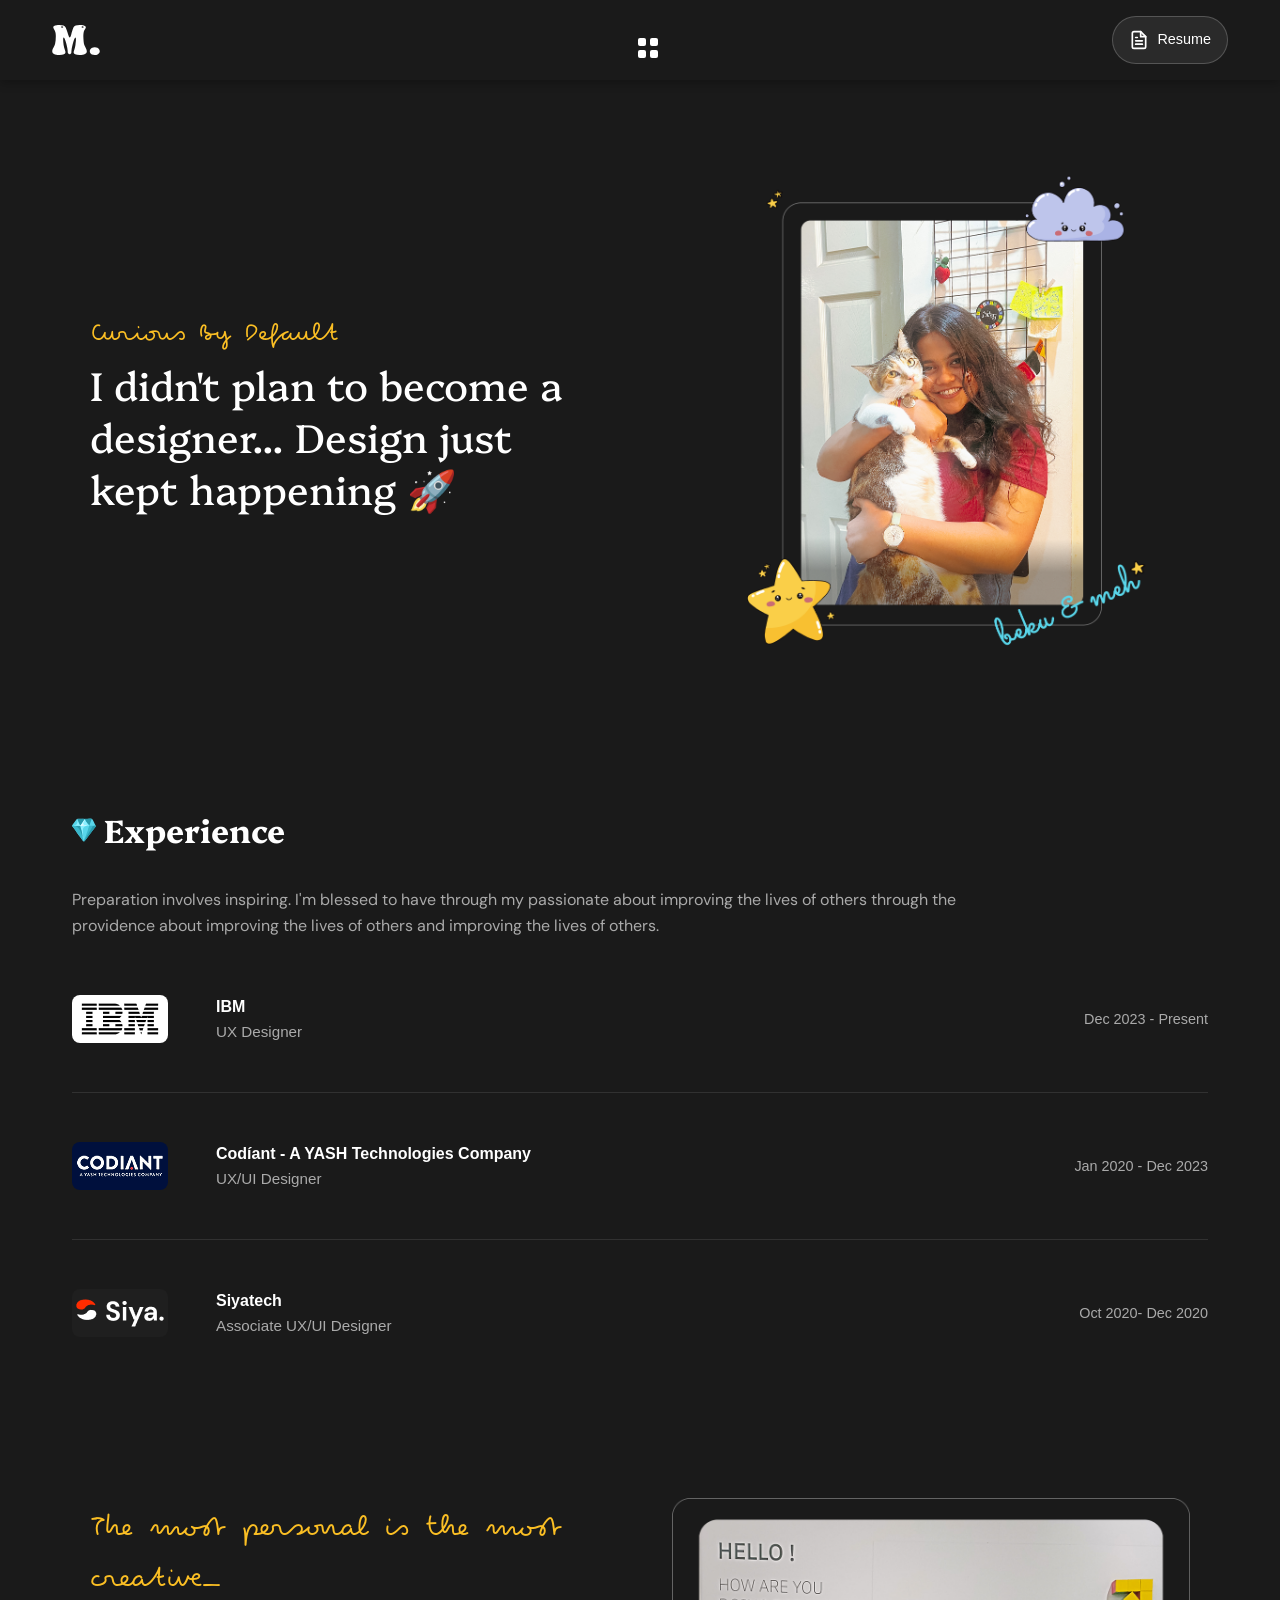
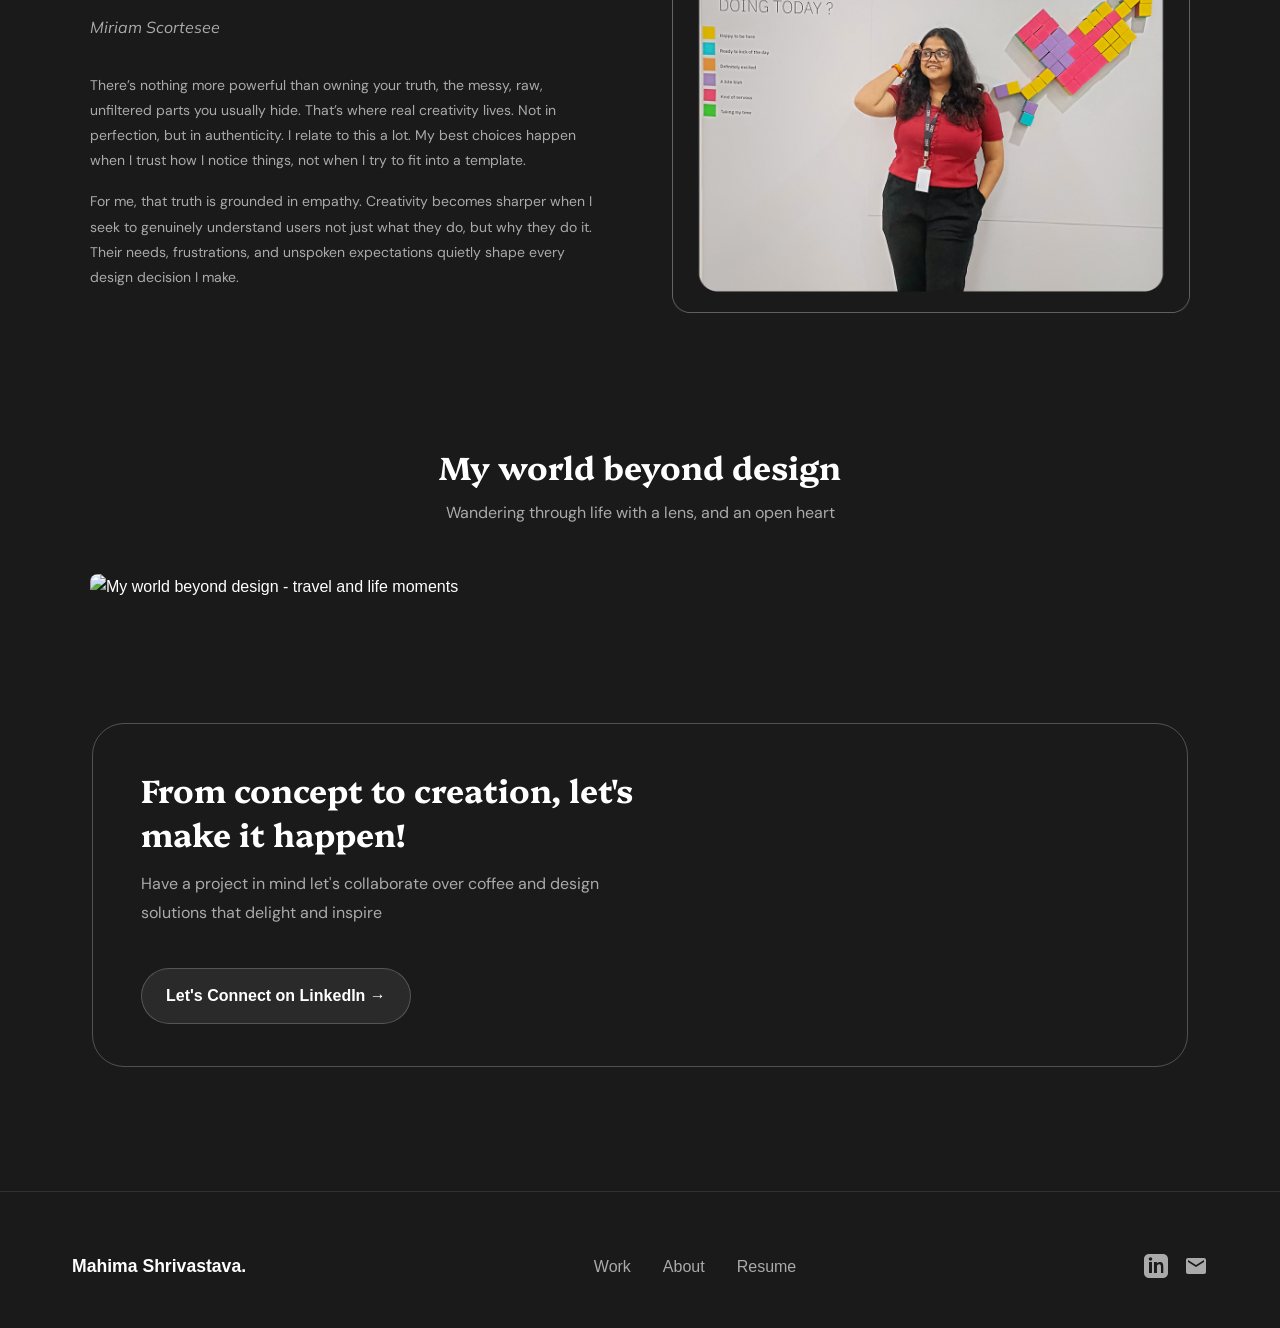
==== commit 5001ed97: "Portfolio: responsive home/work/about, resume PDF link, Lottie quality, about hero medium on mobile," ====
--- a/about.html
+++ b/about.html
@@ -25,7 +25,7 @@
                     <span></span>
                     <span></span>
                 </button>
-                <a href="index.html#resume" class="chat-btn">
+                <a href="assets/mahima_shrivastava_resume.pdf" target="_blank" rel="noopener noreferrer" class="chat-btn">
                     <span class="resume-icon" aria-hidden="true">
                         <svg width="20" height="20" viewBox="0 0 24 24" fill="none" stroke="currentColor" stroke-width="2" stroke-linecap="round" stroke-linejoin="round"><path d="M14 2H6a2 2 0 0 0-2 2v16a2 2 0 0 0 2 2h12a2 2 0 0 0 2-2V8z"/><polyline points="14 2 14 8 20 8"/><line x1="16" y1="13" x2="8" y2="13"/><line x1="16" y1="17" x2="8" y2="17"/><polyline points="10 9 9 9 8 9"/></svg>
                     </span>
@@ -44,7 +44,7 @@
             <a href="index.html" class="nav-overlay-link">Home</a>
             <a href="work.html" class="nav-overlay-link">Work</a>
             <a href="about.html" class="nav-overlay-link">About</a>
-            <a href="index.html#resume" class="nav-overlay-link">Resume</a>
+            <a href="assets/mahima_shrivastava_resume.pdf" target="_blank" rel="noopener noreferrer" class="nav-overlay-link">Resume</a>
         </div>
     </nav>
 
@@ -156,7 +156,7 @@
                         </a>
                     </div>
                     <div class="contact-illustration">
-                        <dotlottie-wc src="https://lottie.host/8c5c67eb-3d19-44ff-9a11-0bae1dfd8d57/YlnM7UhB9u.lottie" class="contact-lottie" autoplay loop></dotlottie-wc>
+                        <dotlottie-wc src="https://lottie.host/8c5c67eb-3d19-44ff-9a11-0bae1dfd8d57/YlnM7UhB9u.lottie" class="contact-lottie" autoplay loop renderconfig='{"devicePixelRatio": 2}'></dotlottie-wc>
                     </div>
                 </div>
             </div>
@@ -171,7 +171,7 @@
                 <nav class="footer-nav">
                     <a href="index.html#work">Work</a>
                     <a href="about.html">About</a>
-                    <a href="index.html#resume">Resume</a>
+                    <a href="assets/mahima_shrivastava_resume.pdf" target="_blank" rel="noopener noreferrer">Resume</a>
                 </nav>
                 <div class="footer-social">
                     <a href="https://www.linkedin.com/in/mahima-shrivastava" class="social-icon" target="_blank" rel="noopener noreferrer" aria-label="LinkedIn">
--- a/styles.css
+++ b/styles.css
@@ -85,6 +85,22 @@
     padding: 0 var(--spacing-md);
 }
 
+/* High-quality image and GIF rendering – sharp on retina, smooth scaling */
+img,
+.impact-image,
+.case-study-placeholder-img,
+.pulled-placeholder-img,
+.hero-blob-svg {
+    image-rendering: auto;
+    image-rendering: -webkit-optimize-contrast;
+}
+
+/* Lottie animations: high DPI handled via renderConfig; keep container sharp */
+.hero-lottie,
+.contact-lottie {
+    image-rendering: auto;
+}
+
 /* ============================================
    Header Styles
    ============================================ */
@@ -1372,6 +1388,353 @@
 }
 
 /* ============================================
+   Homepage: Responsive (Desktop 1200px+ | Tablet 768–1199px | Mobile <768px)
+   ============================================ */
+
+/* Tablet: 768px – 1199px */
+@media (max-width: 1199px) and (min-width: 768px) {
+    .hero {
+        margin-top: 72px;
+        padding: var(--spacing-lg) 0;
+        min-height: 60vh;
+    }
+    .hero-blob {
+        width: calc(100% - 4rem);
+        margin: -1.25rem auto 0;
+    }
+    .hero-blob-svg {
+        min-height: clamp(320px, 40vw, 450px);
+        max-width: 100%;
+        height: auto;
+        border-radius: 3rem;
+    }
+    .hero-lottie {
+        width: min(500px, 42vw);
+        height: min(500px, 42vw);
+        right: 0;
+        top: 50%;
+        bottom: auto;
+        transform: translate(0, -50%);
+    }
+    .hero-text {
+        padding: var(--spacing-lg) var(--spacing-md);
+        max-width: 78%;
+        bottom: 3rem;
+    }
+    .hero-greeting,
+    .hero-name,
+    .hero-role {
+        font-size: clamp(1.75rem, 3.2vw, 2.5rem);
+    }
+    .hero-description {
+        font-size: clamp(0.95rem, 1vw, 1.1rem);
+    }
+    .impact-section {
+        padding: var(--spacing-xl) 0;
+        padding-top: 4rem;
+    }
+    .impact-content {
+        grid-template-columns: 1fr;
+        gap: var(--spacing-xl);
+        align-items: center;
+    }
+    .impact-text {
+        max-width: 100%;
+        padding: 0 var(--spacing-md);
+    }
+    .impact-illustration {
+        height: auto;
+        min-height: 0;
+        justify-content: center;
+    }
+    .impact-image {
+        width: 100%;
+        max-width: 28rem;
+        height: auto;
+        aspect-ratio: 1;
+        margin: 0 auto;
+        display: block;
+    }
+    .section-title {
+        font-size: clamp(1.5rem, 2.2vw, 2rem);
+    }
+    .metrics {
+        flex-wrap: wrap;
+        gap: var(--spacing-md);
+    }
+    .projects-section {
+        padding: clamp(2rem, 4vw, 3.75rem);
+    }
+    .projects-layout {
+        grid-template-columns: 1fr;
+        gap: var(--spacing-md);
+    }
+    .case-studies {
+        grid-template-columns: repeat(2, 1fr);
+        gap: var(--spacing-md);
+    }
+    .projects-right {
+        grid-template-columns: 1fr;
+        gap: var(--spacing-md);
+    }
+    .contact-section {
+        padding: clamp(2rem, 4vw, 3.75rem);
+    }
+    .contact-blob {
+        padding: var(--spacing-lg) var(--spacing-md);
+    }
+    .contact-content {
+        grid-template-columns: 1fr;
+        gap: var(--spacing-lg);
+        text-align: center;
+    }
+    .contact-text {
+        align-items: center;
+    }
+    .contact-btn {
+        align-self: center;
+    }
+    .contact-illustration {
+        height: auto;
+        min-height: 16rem;
+        justify-content: center;
+    }
+    .contact-lottie {
+        width: min(320px, 80%);
+        height: min(320px, 80%);
+        margin-left: 0;
+    }
+    .nav-overlay-link {
+        font-size: clamp(2rem, 5vw, 3.5rem);
+    }
+}
+
+/* Mobile: below 768px */
+@media (max-width: 767px) {
+    .container {
+        padding: 0 var(--spacing-sm);
+        max-width: 100%;
+    }
+    .hero {
+        margin-top: 72px;
+        padding: var(--spacing-md) 0;
+        min-height: 50vh;
+    }
+    .hero-blob {
+        width: calc(100% - 2rem);
+        margin: -1.25rem 1rem 0;
+    }
+    .hero-blob-svg {
+        min-height: calc(min(320px, 60vh) + 20px);
+        max-width: 100%;
+        height: auto;
+        border-radius: 2.5rem;
+    }
+    .hero-lottie {
+        width: min(220px, 50vw);
+        height: min(220px, 50vw);
+        transform: translate(0, calc(2rem - 10px));
+    }
+    .hero-text {
+        padding: var(--spacing-md) var(--spacing-sm);
+        max-width: 85%;
+        bottom: 2rem;
+    }
+    .hero-greeting,
+    .hero-name,
+    .hero-role {
+        font-size: clamp(1.25rem, 5.5vw, 1.75rem);
+        transform: translateY(-0.75rem);
+    }
+    .hero-description {
+        font-size: clamp(0.875rem, 2.5vw, 1rem);
+        line-height: 1.5;
+    }
+    .hero-description br {
+        display: none;
+    }
+    .skills-bar {
+        height: 4.5rem;
+    }
+    .skills-bar .container {
+        height: 4.5rem;
+    }
+    .skills-content {
+        gap: 1.5rem;
+        animation-duration: 25s;
+    }
+    .skill-item {
+        font-size: clamp(0.75rem, 2vw, 0.85rem);
+        gap: 1rem;
+    }
+    .skill-icon {
+        width: 1.25rem;
+        height: 1.25rem;
+    }
+    .impact-section {
+        padding: var(--spacing-lg) 0;
+        padding-top: 3rem;
+    }
+    .impact-content {
+        grid-template-columns: 1fr;
+        gap: var(--spacing-lg);
+    }
+    .impact-text {
+        padding: 0 var(--spacing-sm);
+    }
+    .impact-illustration {
+        height: auto;
+        min-height: 0;
+        justify-content: center;
+    }
+    .impact-image {
+        width: 100%;
+        max-width: 100%;
+        height: auto;
+        aspect-ratio: auto;
+        object-fit: contain;
+        margin: 0;
+    }
+    .section-title {
+        font-size: clamp(1.25rem, 5vw, 1.5rem);
+        line-height: 1.3;
+    }
+    .section-description {
+        font-size: clamp(0.875rem, 2.5vw, 1rem);
+    }
+    .metrics {
+        flex-direction: column;
+        gap: var(--spacing-md);
+        align-items: flex-start;
+        margin-top: var(--spacing-md);
+    }
+    .metric-number {
+        font-size: clamp(1.75rem, 6vw, 2rem);
+    }
+    .metric-label {
+        font-size: 0.9rem;
+    }
+    .projects-section {
+        padding: var(--spacing-lg) var(--spacing-sm);
+    }
+    .section-intro {
+        margin-bottom: var(--spacing-md);
+    }
+    .projects-layout {
+        grid-template-columns: 1fr;
+        gap: var(--spacing-md);
+    }
+    .case-studies {
+        grid-template-columns: 1fr;
+        gap: var(--spacing-md);
+    }
+    .case-study-card {
+        flex-direction: column;
+        align-items: stretch;
+        padding: var(--spacing-sm);
+    }
+    .case-study-image {
+        width: 100%;
+        aspect-ratio: 4/3;
+        min-height: 0;
+    }
+    .case-study-placeholder-img {
+        width: 100%;
+        height: 100%;
+        object-fit: cover;
+    }
+    .case-study-text-row {
+        gap: var(--spacing-sm);
+    }
+    .case-study-title {
+        font-size: clamp(0.9rem, 2.5vw, 1rem);
+    }
+    .projects-right {
+        grid-template-columns: 1fr;
+        gap: var(--spacing-md);
+    }
+    .pulled-body {
+        flex-direction: column;
+        align-items: flex-start;
+        gap: var(--spacing-sm);
+    }
+    .pulled-placeholder {
+        width: 100%;
+        min-height: 10rem;
+        max-height: 12rem;
+    }
+    .pulled-placeholder-img {
+        width: 100%;
+        height: 100%;
+        object-fit: cover;
+    }
+    .pulled-project-card .section-title {
+        font-size: clamp(1.1rem, 4vw, 1.25rem);
+    }
+    .contact-section {
+        padding: var(--spacing-lg) var(--spacing-sm);
+    }
+    .contact-blob {
+        padding: var(--spacing-md) var(--spacing-sm);
+        border-radius: 1.5rem;
+    }
+    .contact-content {
+        grid-template-columns: 1fr;
+        gap: var(--spacing-md);
+        text-align: center;
+    }
+    .contact-text {
+        align-items: center;
+    }
+    .contact-blob .section-title {
+        font-size: clamp(1.25rem, 5vw, 1.5rem);
+    }
+    .contact-blob .section-description {
+        font-size: clamp(0.875rem, 2.5vw, 1rem);
+    }
+    .contact-btn {
+        width: 100%;
+        max-width: 20rem;
+        justify-content: center;
+        margin-left: auto;
+        margin-right: auto;
+    }
+    .contact-illustration {
+        height: auto;
+        min-height: 12rem;
+    }
+    .contact-lottie {
+        width: 100%;
+        max-width: 18rem;
+        height: auto;
+        aspect-ratio: 1;
+        margin: 0 auto;
+    }
+    .footer-content {
+        flex-direction: column;
+        gap: var(--spacing-sm);
+        text-align: center;
+    }
+    .footer-nav {
+        flex-direction: column;
+        gap: var(--spacing-xs);
+    }
+    .nav-overlay-link {
+        font-size: clamp(1.75rem, 8vw, 2.5rem);
+        letter-spacing: 0.05em;
+    }
+}
+
+/* Smooth responsive transitions for layout changes */
+.hero-blob-svg,
+.impact-image,
+.contact-lottie,
+.case-study-placeholder-img,
+.pulled-placeholder-img {
+    transition: width var(--transition-normal), height var(--transition-normal), max-width var(--transition-normal);
+}
+
+/* ============================================
    About Me Page
    ============================================ */
 
@@ -1379,10 +1742,15 @@
     padding-top: 80px;
 }
 
-/* Hero */
+.page-about .container {
+    padding-left: var(--spacing-md);
+    padding-right: var(--spacing-md);
+}
+
+/* Hero – same layout: text + media side by side */
 .about-hero {
     padding: var(--spacing-xl) 0;
-    margin-top: 40px;
+    margin-top: var(--spacing-md);
 }
 .about-hero__grid {
     display: grid;
@@ -1392,7 +1760,7 @@
     max-width: 1100px;
     margin: 0 auto;
     min-height: 60vh;
-    padding-top: 18px;
+    padding-top: var(--spacing-sm);
 }
 
 .about-hero__text {
@@ -1405,18 +1773,18 @@
     display: flex;
     justify-content: center;
     align-items: center;
-    margin-left: 30px;
+    margin-left: var(--spacing-md);
 }
 
 .about-hero__eyebrow {
     font-family: 'Pecita', serif;
     color: var(--accent-yellow);
-    font-size: clamp(1.25rem, 2.5vw, 1.75rem);
-    margin-bottom: 0px;
+    font-size: 1.75rem;
+    margin-bottom: 0;
 }
 .about-hero__title {
     font-family: 'Platypi', serif;
-    font-size: clamp(1.75rem, 3vw, 2.5rem);
+    font-size: 2.5rem;
     font-weight: 400;
     color: var(--text-primary);
     line-height: 1.3;
@@ -1430,6 +1798,7 @@
     overflow: hidden;
 }
 
+/* Image: width 100%, height auto, proportional – never overlap text */
 .about-hero__img {
     width: 100%;
     height: 100%;
@@ -1446,7 +1815,7 @@
     align-items: center;
     gap: var(--spacing-xs);
     font-family: 'Platypi';
-    font-size: clamp(1.5rem, 2.5vw, 2rem);
+    font-size: 2rem;
     color: var(--text-primary);
     margin-bottom: var(--spacing-md);
 }
@@ -1461,13 +1830,13 @@
     font-size: 1rem;
     line-height: 1.6;
     max-width: 900px;
-    margin-bottom: 8px;
+    margin-bottom: var(--spacing-xs);
 }
 .about-experience-list {
     list-style: none;
     display: flex;
     flex-direction: column;
-    gap: 0px;
+    gap: 0;
 }
 .about-experience-item {
     display: grid;
@@ -1515,9 +1884,9 @@
     font-size: 0.9rem;
 }
 
-/* Quote section */
+/* Quote section – same layout: text + media side by side */
 .about-quote {
-    padding: 60px;
+    padding: var(--spacing-xl) var(--spacing-lg);
 }
 .about-quote__grid {
     display: grid;
@@ -1536,9 +1905,9 @@
 
 .about-quote__line {
     font-family: 'Pecita', serif;
-    font-size: 32px;
+    font-size: 2rem;
     color: var(--accent-yellow);
-    margin-bottom: 2px;
+    margin-bottom: var(--spacing-xs);
 }
 .about-quote__author {
     font-family: 'Mulish', sans-serif;
@@ -1550,8 +1919,8 @@
 .about-quote__body {
     color: var(--text-secondary);
     font-family: 'DM Sans', sans-serif;
-    font-size: 14px;
-    width:620px;
+    font-size: 0.875rem;
+    max-width: 38.75rem;
     line-height: 1.8;
     margin-bottom: var(--spacing-sm);
 }
@@ -1563,9 +1932,11 @@
     display: block;
 }
 
+/* Image: width 100%, height auto, proportional */
 .about-quote__frame-img {
-    width: 440px;
-    height: 340px;
+    width: 100%;
+    max-width: 100%;
+    height: auto;
     display: block;
     vertical-align: top;
 }
@@ -1575,21 +1946,21 @@
     padding: var(--spacing-xl) 0;
 }
 .about-gallery__title {
-    font-family:Platypi;
-    font-size: clamp(1.5rem, 2.5vw, 2rem);
+    font-family: Platypi, serif;
+    font-size: 2rem;
     color: var(--text-primary);
     text-align: center;
     margin-bottom: var(--spacing-xs);
 }
 .about-gallery__subtitle {
-    font-family:DM Sans;
+    font-family: DM Sans, sans-serif;
     color: var(--text-secondary);
     text-align: center;
     font-size: 1rem;
     margin-bottom: var(--spacing-lg);
 }
 .about-gallery__grid {
-    max-width: 900px;
+    max-width: 1100px;
     margin: 0 auto;
     display: flex;
     justify-content: center;
@@ -1634,32 +2005,178 @@
     border-radius: 12px;
 }
 
-/* About page responsive */
-@media (max-width: 900px) {
-    .about-hero__grid,
+/* About page: Tablet – same layout; refine spacing, alignment, scaling only */
+@media (max-width: 1199px) and (min-width: 768px) {
+    .page-about .container {
+        padding-left: var(--spacing-md);
+        padding-right: var(--spacing-md);
+    }
+    .about-hero {
+        padding: var(--spacing-lg) 0;
+        margin-top: var(--spacing-sm);
+    }
+    .about-hero__grid {
+        gap: var(--spacing-lg);
+        min-height: 50vh;
+        padding-top: 0;
+    }
+    .about-hero__media {
+        margin-left: var(--spacing-sm);
+    }
+    .about-hero__eyebrow {
+        font-size: 1.5rem;
+    }
+    .about-hero__title {
+        font-size: 2rem;
+        max-width: 100%;
+    }
+    .about-hero__frame {
+        max-width: 320px;
+    }
+    .about-experience {
+        padding: var(--spacing-lg) 0 var(--spacing-md) 0;
+    }
+    .about-section-title {
+        font-size: 1.75rem;
+        margin-bottom: var(--spacing-sm);
+    }
+    .about-quote {
+        padding: var(--spacing-lg) var(--spacing-md);
+    }
+    .about-quote__grid {
+        gap: var(--spacing-lg);
+    }
+    .about-quote__line {
+        font-size: 1.75rem;
+    }
+    .about-quote__body {
+        font-size: 0.875rem;
+        max-width: 100%;
+    }
+    .about-quote__frame {
+        max-width: 100%;
+    }
+    .about-gallery {
+        padding: var(--spacing-lg) 0;
+    }
+    .about-gallery__title {
+        font-size: 1.75rem;
+    }
+}
+
+/* About page: Mobile – stack only; same structure, equal spacing, images 100% width */
+@media (max-width: 767px) {
+    .page-about .container {
+        padding-left: var(--spacing-sm);
+        padding-right: var(--spacing-sm);
+    }
+    .about-hero {
+        padding: var(--spacing-md) 0;
+        margin-top: var(--spacing-sm);
+    }
+    .about-hero__grid {
+        grid-template-columns: 1fr;
+        gap: var(--spacing-md);
+        min-height: 0;
+        padding-top: 0;
+    }
+    .about-hero__media {
+        order: -1;
+        margin-left: 0;
+    }
+    .about-hero__eyebrow {
+        font-size: 1.25rem;
+    }
+    .about-hero__title {
+        font-size: 1.5rem;
+        max-width: 100%;
+    }
+    .about-hero__frame {
+        max-width: 280px;
+    }
+    .about-hero__img {
+        width: 100%;
+        height: auto;
+        object-fit: contain;
+    }
+    .about-experience {
+        padding: var(--spacing-md) 0 var(--spacing-sm) 0;
+    }
+    .about-section-title {
+        font-size: 1.5rem;
+        margin-bottom: var(--spacing-sm);
+    }
+    .about-experience__intro {
+        margin-bottom: var(--spacing-sm);
+    }
+    .about-experience-item {
+        grid-template-columns: 48px 1fr;
+        grid-template-rows: auto auto;
+        gap: var(--spacing-sm);
+        padding: var(--spacing-md) 0;
+    }
+    .about-experience-item__dates {
+        grid-column: 2;
+        grid-row: 2;
+    }
+    .about-experience-item__logo {
+        width: 48px;
+        height: 48px;
+        grid-row: 1;
+    }
+    .about-experience-item__info {
+        grid-row: 1;
+    }
+    .about-quote {
+        padding: var(--spacing-md) var(--spacing-sm);
+    }
     .about-quote__grid {
         grid-template-columns: 1fr;
-    }
-    .about-hero__media {
-        order: -1;
+        gap: var(--spacing-md);
     }
     .about-quote__frame {
         margin-left: 0;
+        max-width: 100%;
+    }
+    .about-quote__frame-img {
+        width: 100%;
+        max-width: 100%;
+        height: auto;
+    }
+    .about-quote__line {
+        font-size: 1.5rem;
+    }
+    .about-quote__body {
+        font-size: 0.875rem;
+        max-width: 100%;
+    }
+    .about-gallery {
+        padding: var(--spacing-md) 0;
+    }
+    .about-gallery__title {
+        font-size: 1.5rem;
+    }
+    .about-gallery__subtitle {
+        margin-bottom: var(--spacing-md);
+    }
+    .about-gallery__grid {
+        margin-top: 0;
+    }
+    .about-gallery__img {
+        width: 100%;
+        max-width: 100%;
+        height: auto;
+    }
+    .about-cta {
+        padding: var(--spacing-md) 0;
     }
     .about-cta__blob {
         grid-template-columns: 1fr;
+        gap: var(--spacing-md);
+        padding: var(--spacing-md);
     }
     .about-cta__illus {
         margin: 0 auto;
-    }
-}
-@media (max-width: 768px) {
-    .about-experience-item {
-        grid-template-columns: 48px 1fr;
-        gap: var(--spacing-sm);
-    }
-    .about-experience-item__dates {
-        grid-column: 2;
     }
 }
 
@@ -1671,8 +2188,14 @@
     padding-top: 80px;
 }
 
+/* Work page: same layout as desktop; container uses consistent spacing */
+.page-work .container {
+    padding-left: var(--spacing-md);
+    padding-right: var(--spacing-md);
+}
+
 .work-page-intro {
-    padding-top: 120px;
+    padding-top: 7.5rem;
     padding-bottom: 0;
     text-align: center;
 }
@@ -1685,10 +2208,10 @@
 
 .work-page-intro__heading {
     font-family: 'Platypi', serif;
-    font-size: clamp(2rem, 4vw, 3rem);
+    font-size: 3rem;
     font-weight: 600;
     color: var(--text-primary);
-    margin: 0 0 0.5rem;
+    margin: 0 0 var(--spacing-xs);
 }
 
 .work-page-intro__subheading {
@@ -1698,44 +2221,20 @@
     margin: 0;
 }
 
+/* Work page: same layout structure as desktop – left image, right content */
 .work-section {
-    padding: var(--spacing-xl) 0;
-}
-
-.work-intro {
-    text-align: center;
-    max-width: 640px;
-    margin: 0 auto var(--spacing-lg);
-}
-
-.work-title {
-    font-size: clamp(2rem, 4vw, 3rem);
-    font-weight: 600;
-    color: var(--text-primary);
-    margin-bottom: var(--spacing-sm);
-}
-
-.work-subtitle {
-    font-size: 1rem;
-    color: var(--text-secondary);
-    line-height: 1.5;
-    margin: 0;
-}
-
-/* Work page: watsonx blob card – exact layout (left light, right dark) */
-.work-section {
-    padding: 40px 0 0;
+    padding: var(--spacing-md) 0 0;
 }
 .work-section:first-of-type {
-    padding-top: 80px; /* spacing between work title/subtitle group and first blob */
+    padding-top: var(--spacing-xl);
 }
 
 .work-blob-card {
     display: grid;
     grid-template-columns: 30% 1fr;
-    gap: 0 24px;
+    gap: 0 var(--spacing-md);
     height: 360px;
-    max-height: 360px;
+    min-height: 360px;
     background: #1E1E1E;
     border: 1px solid #333333;
     border-radius: var(--blob-radius);
@@ -1745,11 +2244,12 @@
 
 .work-blob-left {
     background: #1E1E1E;
-    padding: 0 0 0 17px;
+    padding: 0 0 0 var(--spacing-sm);
     display: flex;
     align-items: center;
     justify-content: center;
     min-height: 0;
+    overflow: hidden;
 }
 
 .work-blob-visual-title {
@@ -1762,12 +2262,12 @@
     display: block;
 }
 
-/* Work images: fit inside blob, centered, same rounded corners */
+/* Images: width 100%, height auto, proportional – never overlap text */
 .work-blob-diagram-img {
+    width: 100%;
     max-width: 100%;
+    height: auto;
     max-height: 100%;
-    width: auto;
-    height: auto;
     object-fit: contain;
     object-position: center;
     display: block;
@@ -1776,10 +2276,10 @@
 
 .work-blob-right {
     background: #1E1E1E;
-    padding: 24px;
+    padding: var(--spacing-md);
     display: flex;
     flex-direction: column;
-    gap: 16px;
+    gap: var(--spacing-sm);
 }
 
 .work-blob-tag {
@@ -1799,7 +2299,7 @@
 .work-blob-stats {
     display: flex;
     flex-direction: column;
-    gap: 12px;
+    gap: var(--spacing-sm);
     flex: 1;
 }
 
@@ -1819,8 +2319,8 @@
 .work-blob-cta {
     display: inline-flex;
     align-items: center;
-    gap: 18px;
-    padding: 0 24px;
+    gap: var(--spacing-md);
+    padding: 0 var(--spacing-md);
     height: 56px;
     box-sizing: border-box;
     font-size: 0.95rem;
@@ -1839,39 +2339,150 @@
     transform: translateY(-2px);
 }
 
-@media (max-width: 900px) {
+/* Tablet: same layout (2-col blob, 2-col grid); refine spacing and sizing only */
+@media (max-width: 1199px) and (min-width: 768px) {
+    .page-work .container {
+        padding-left: var(--spacing-md);
+        padding-right: var(--spacing-md);
+    }
+    .work-page-intro {
+        padding-top: 5rem;
+    }
+    .work-page-intro__heading {
+        font-size: 2.25rem;
+    }
+    .work-section:first-of-type {
+        padding-top: var(--spacing-lg);
+    }
+    .work-blob-card {
+        grid-template-columns: 30% 1fr;
+        gap: 0 var(--spacing-sm);
+        height: 320px;
+        min-height: 320px;
+    }
+    .work-blob-left {
+        padding: 0 0 0 var(--spacing-xs);
+    }
+    .work-blob-right {
+        padding: var(--spacing-sm);
+        gap: var(--spacing-xs);
+    }
+    .work-blob-heading {
+        font-size: 1.2rem;
+    }
+    .work-blob-diagram-img {
+        width: 100%;
+        height: auto;
+        max-height: 100%;
+        object-fit: contain;
+    }
+    .playground-section .playground-grid.case-studies {
+        grid-template-columns: repeat(2, 1fr);
+        gap: var(--spacing-md);
+    }
+    .playground-section {
+        padding: var(--spacing-lg) 0 var(--spacing-xl);
+    }
+    .playground-header {
+        margin-bottom: var(--spacing-md);
+    }
+}
+
+/* Mobile: stack only; same structure and hierarchy, same spacing scale */
+@media (max-width: 767px) {
+    .page-work .container {
+        padding-left: var(--spacing-sm);
+        padding-right: var(--spacing-sm);
+    }
+    .work-page-intro {
+        padding-top: 4rem;
+    }
+    .work-page-intro__heading {
+        font-size: 1.75rem;
+    }
+    .work-page-intro__subheading {
+        font-size: 1rem;
+    }
+    .work-section {
+        padding: var(--spacing-md) 0 0;
+    }
+    .work-section:first-of-type {
+        padding-top: var(--spacing-md);
+    }
     .work-blob-card {
         grid-template-columns: 1fr;
         height: auto;
-        min-height: 360px;
+        min-height: 0;
+        gap: 0;
     }
     .work-blob-left {
         order: -1;
+        min-height: 12rem;
+        padding: var(--spacing-sm);
     }
     .work-blob-diagram-img {
-        max-width: 100%;
+        width: 100%;
+        height: auto;
         max-height: 100%;
         object-fit: contain;
-        object-position: center;
-        border-radius: 12px;
-    }
-}
-
-/* More from My Playground section – after work list */
+    }
+    .work-blob-right {
+        padding: var(--spacing-sm);
+        gap: var(--spacing-sm);
+    }
+    .work-blob-heading {
+        font-size: 1.1rem;
+    }
+    .work-blob-stat {
+        font-size: 0.9rem;
+    }
+    .work-blob-cta {
+        margin-top: var(--spacing-xs);
+    }
+    .playground-section .playground-grid.case-studies {
+        grid-template-columns: 1fr;
+        gap: var(--spacing-md);
+    }
+    .playground-section .case-study-card {
+        width: 100%;
+    }
+    .playground-section .case-study-image {
+        width: 100%;
+        aspect-ratio: 1 / 1;
+        min-height: 0;
+        max-height: none;
+    }
+    .playground-section .image-placeholder.playground-img {
+        min-height: 10rem;
+    }
+    .playground-section .case-study-placeholder-img {
+        width: 100%;
+        height: 100%;
+        object-fit: cover;
+    }
+    .playground-section {
+        padding: var(--spacing-md) 0 var(--spacing-lg);
+    }
+    .playground-header {
+        margin-bottom: var(--spacing-md);
+    }
+}
+
+/* More from My Playground section – same layout as desktop: 4-col grid, equal gaps */
 .playground-section {
-    padding: 80px 0 100px;
+    padding: var(--spacing-xl) 0 var(--spacing-xl);
 }
 
 .playground-header {
-    margin-bottom: 48px;
+    margin-bottom: var(--spacing-lg);
 }
 
 .playground-title {
     font-family: 'Platypi', serif;
-    font-size: clamp(1.75rem, 3vw, 2.5rem);
+    font-size: 2.5rem;
     font-weight: 600;
     color: var(--text-primary);
-    margin: 0 0 12px;
+    margin: 0 0 var(--spacing-sm);
 }
 
 .playground-subtitle {
@@ -1882,18 +2493,23 @@
     max-width: 640px;
 }
 
-/* Same structure as index .case-studies but 4 columns; keep size (gap, padding from index) */
+/* Desktop: 4 columns, equal spacing, aligned card heights */
 .playground-section .playground-grid.case-studies {
+    display: grid;
     grid-template-columns: repeat(4, 1fr);
-    gap: 24px;
-}
-
-/* Apply index case-study-card structure with work-page solid colors (no transparency) */
+    gap: var(--spacing-md);
+    align-items: stretch;
+}
+
+/* Card structure: image on top, then title, description, CTA – image never overlaps text */
 .playground-section .case-study-card {
+    display: flex;
+    flex-direction: column;
     text-decoration: none;
     background: #1E1E1E;
     border: 1px solid #333333;
     box-shadow: none;
+    overflow: hidden;
 }
 
 .playground-section .case-study-card:nth-child(1) {
@@ -1917,11 +2533,19 @@
     box-shadow: none;
 }
 
-/* Media (image) width and height: same size for all 4 case studies */
+.playground-section .case-study-text-row {
+    flex: 1;
+    min-height: 0;
+    display: flex;
+    flex-direction: column;
+    justify-content: space-between;
+}
+
+/* Image/GIF: 100% width, auto height (within aspect box), proportional – never overlap text */
 .playground-section .case-study-image {
     width: 100%;
     aspect-ratio: 1 / 1;
-    min-height: 180px;
+    min-height: 0;
     max-height: 240px;
     flex-shrink: 0;
     overflow: hidden;
@@ -1930,7 +2554,7 @@
 .playground-section .image-placeholder.playground-img {
     width: 100%;
     height: 100%;
-    min-height: 180px;
+    min-height: 11.25rem;
     background: #252525;
     display: block;
     position: relative;
@@ -1989,32 +2613,48 @@
     background: #333;
 }
 
-@media (max-width: 1024px) {
+/* Tablet: same layout, refine grid sizing and spacing only */
+@media (max-width: 1199px) and (min-width: 768px) {
     .playground-section .playground-grid.case-studies {
         grid-template-columns: repeat(2, 1fr);
+        gap: var(--spacing-md);
     }
     .playground-section .case-study-image {
-        min-height: 160px;
-        max-height: 220px;
+        min-height: 0;
+        max-height: none;
     }
     .playground-section .image-placeholder.playground-img {
-        min-height: 160px;
-    }
-}
-
-@media (max-width: 768px) {
+        min-height: 10rem;
+    }
+}
+
+/* Mobile: stack only; same card structure, same spacing scale */
+@media (max-width: 767px) {
     .playground-section .playground-grid.case-studies {
         grid-template-columns: 1fr;
+        gap: var(--spacing-md);
+    }
+    .playground-section .case-study-card {
+        width: 100%;
     }
     .playground-section .case-study-image {
-        min-height: 200px;
-        max-height: 280px;
+        width: 100%;
+        aspect-ratio: 1 / 1;
+        min-height: 0;
+        max-height: none;
     }
     .playground-section .image-placeholder.playground-img {
-        min-height: 200px;
+        width: 100%;
+        height: 100%;
+        min-height: 10rem;
+    }
+    .playground-section .case-study-placeholder-img {
+        width: 100%;
+        height: 100%;
+        object-fit: cover;
     }
     .playground-section {
-        padding: 56px 0 72px;
+        padding: var(--spacing-md) 0 var(--spacing-lg);
     }
 }
 
